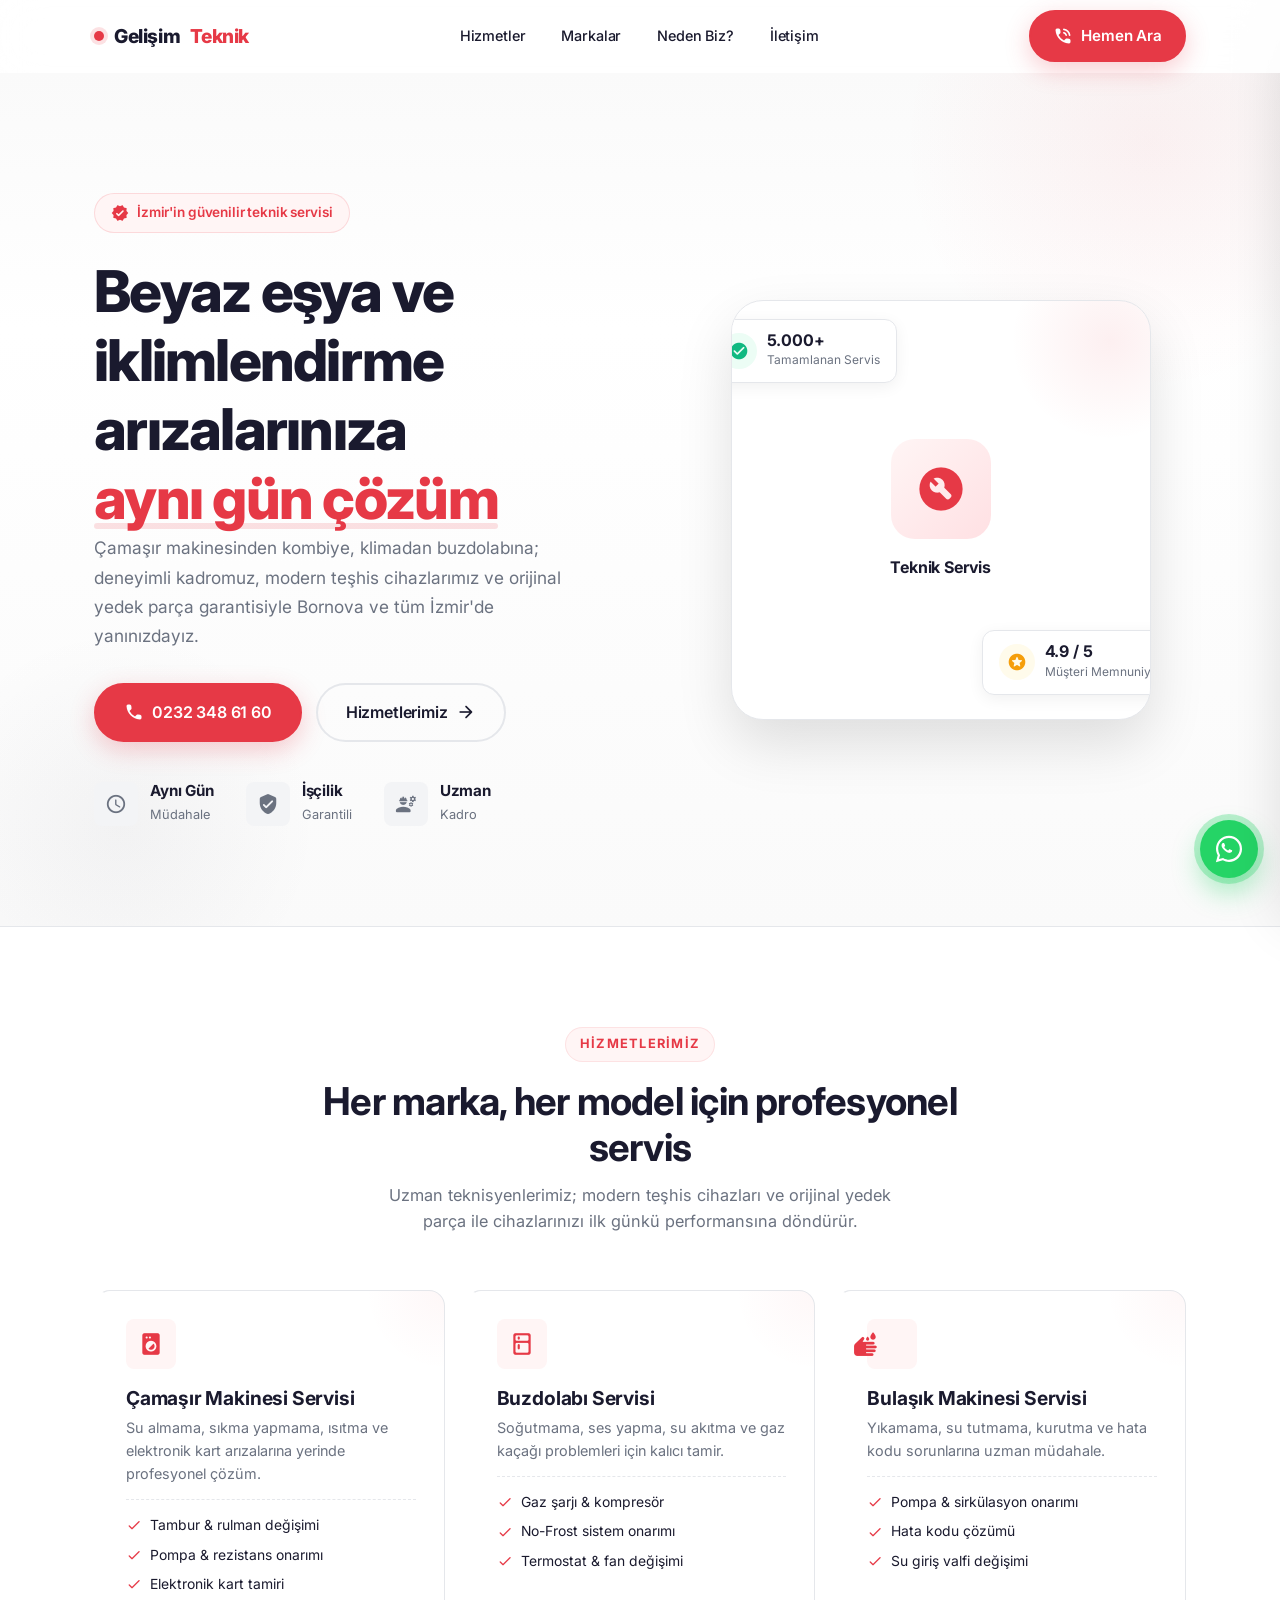
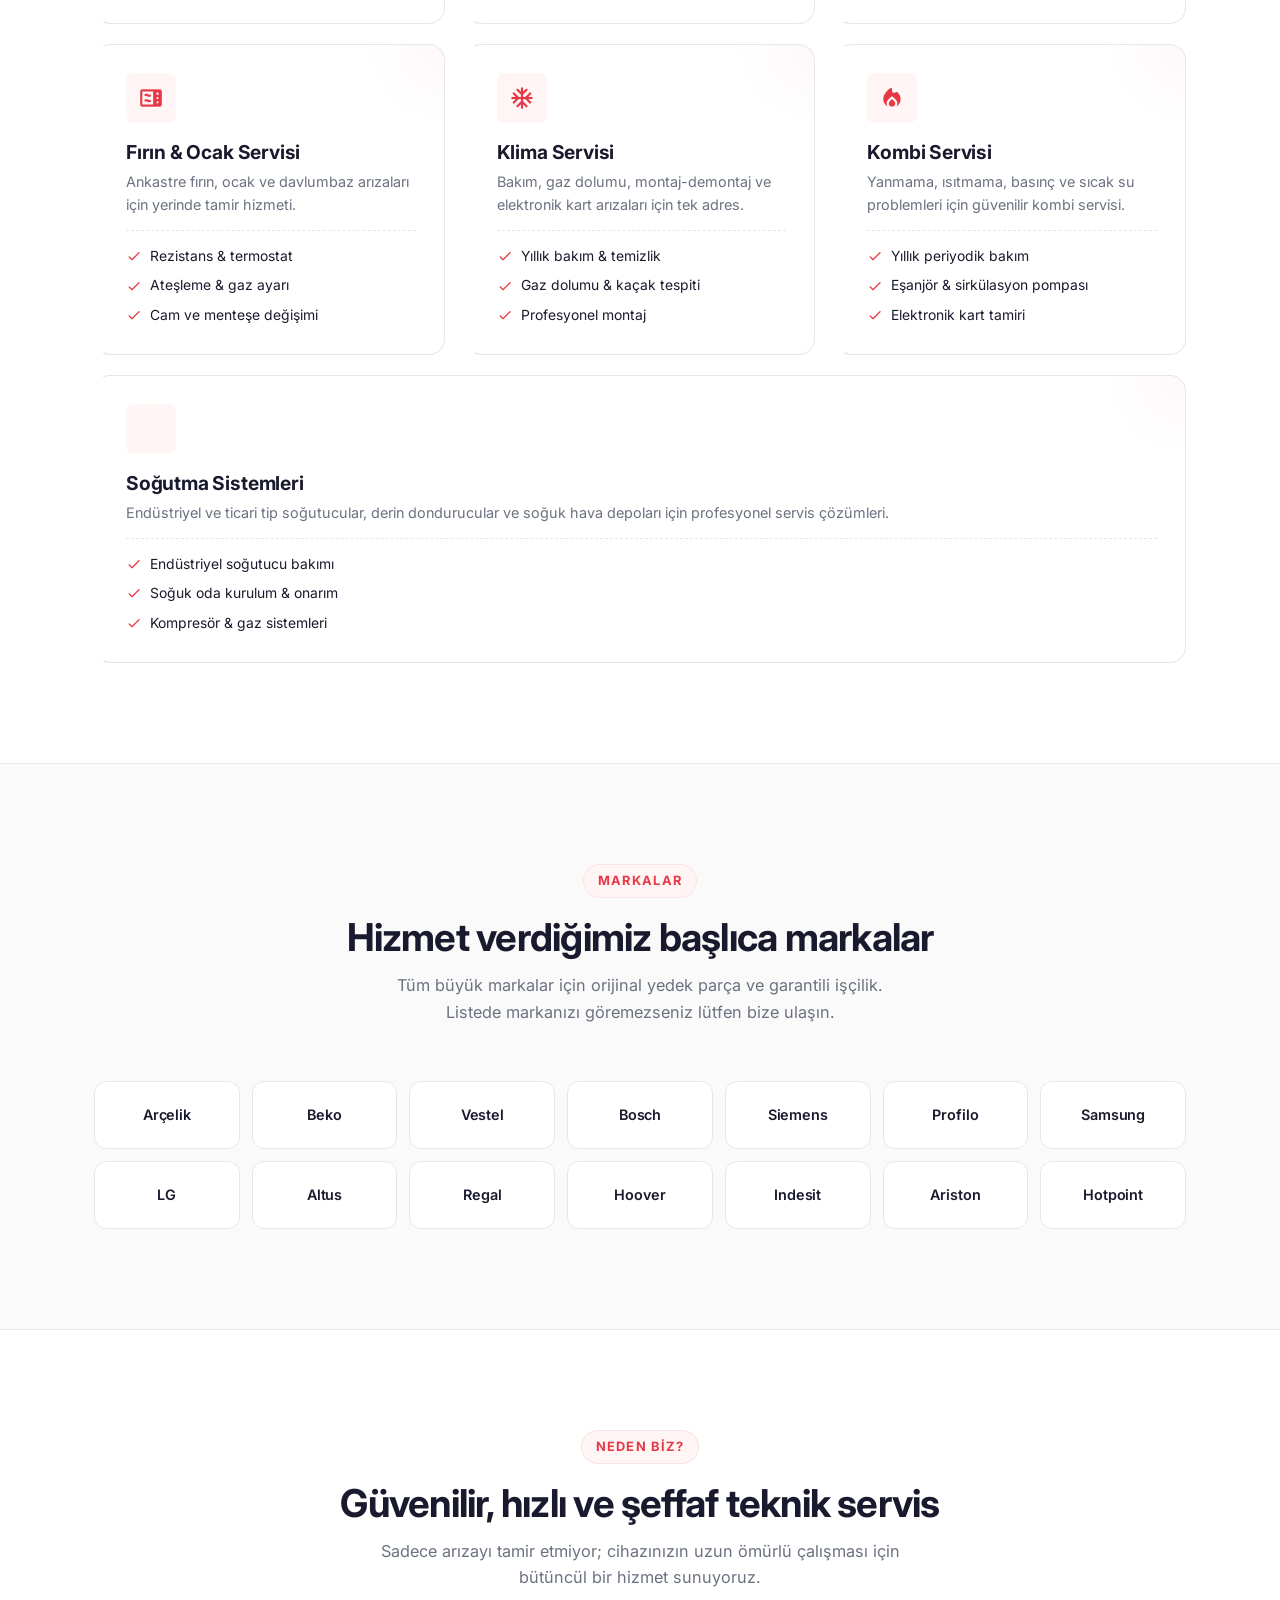
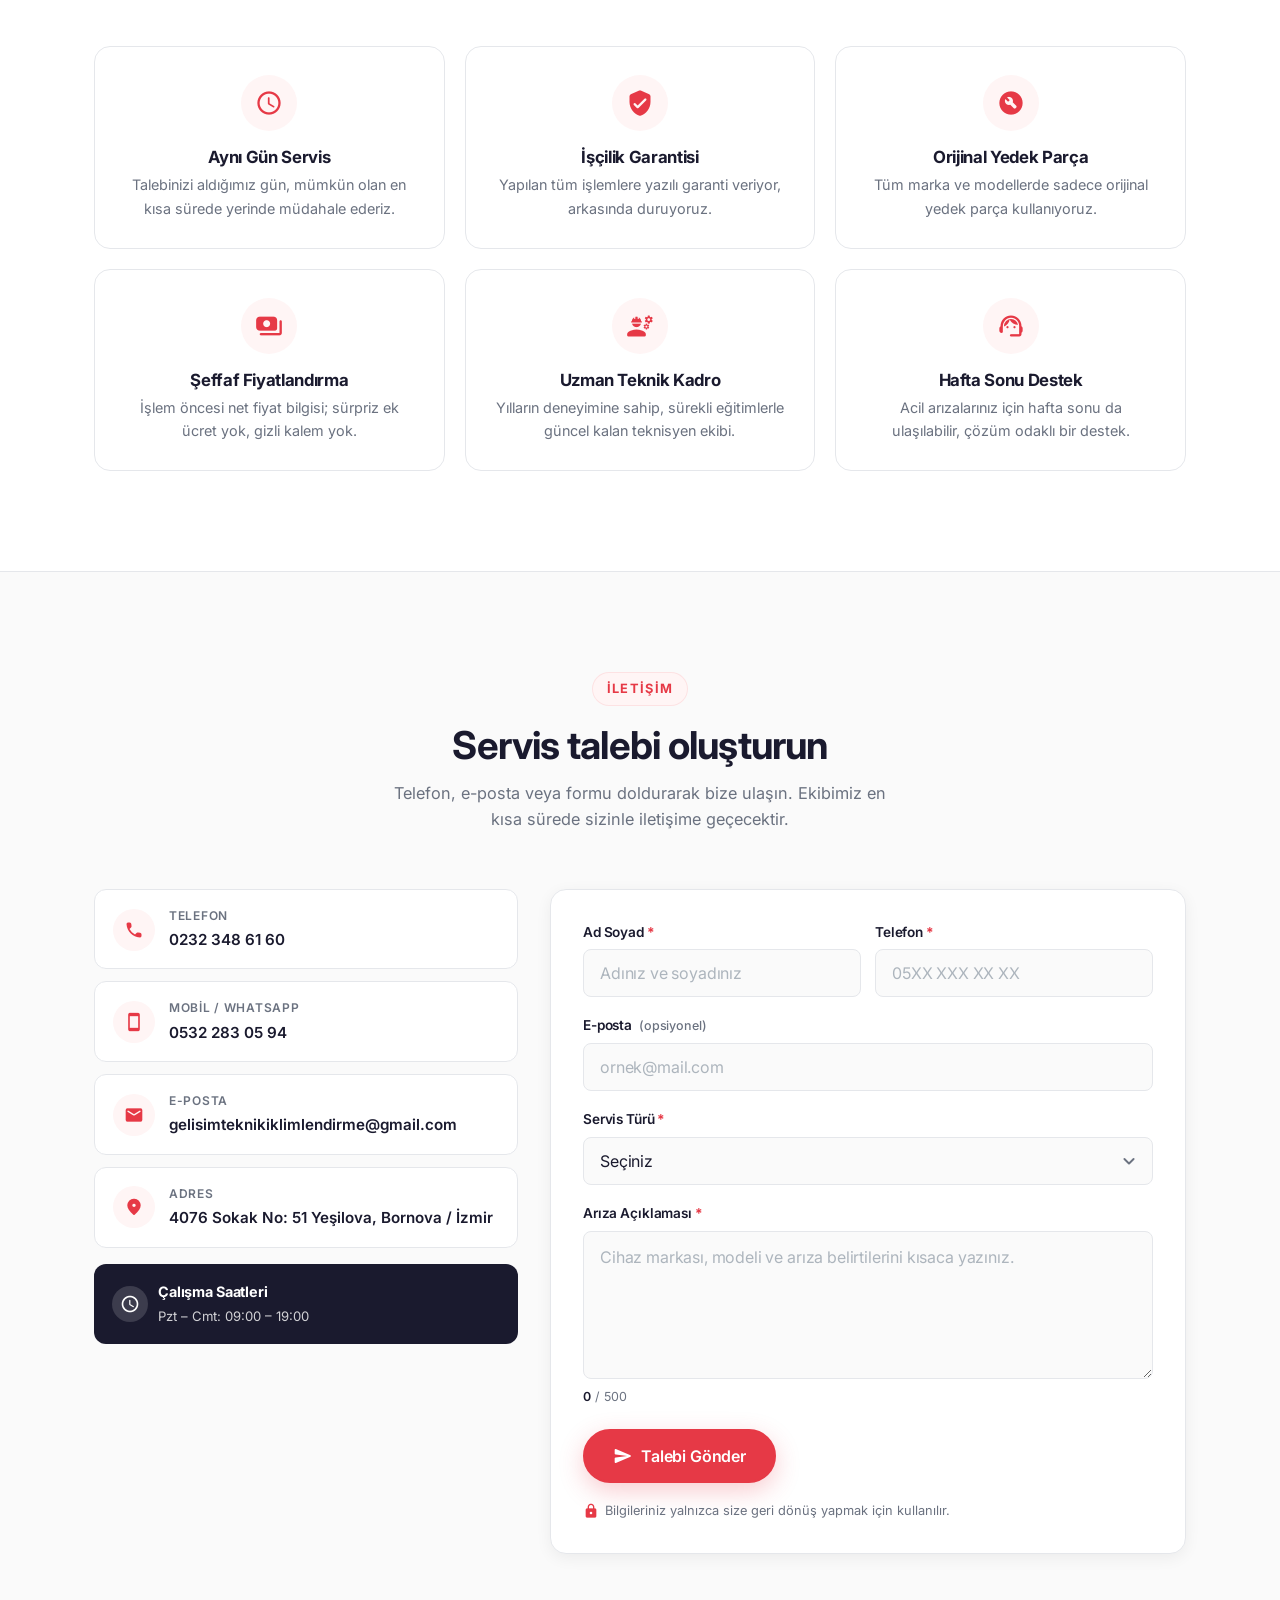
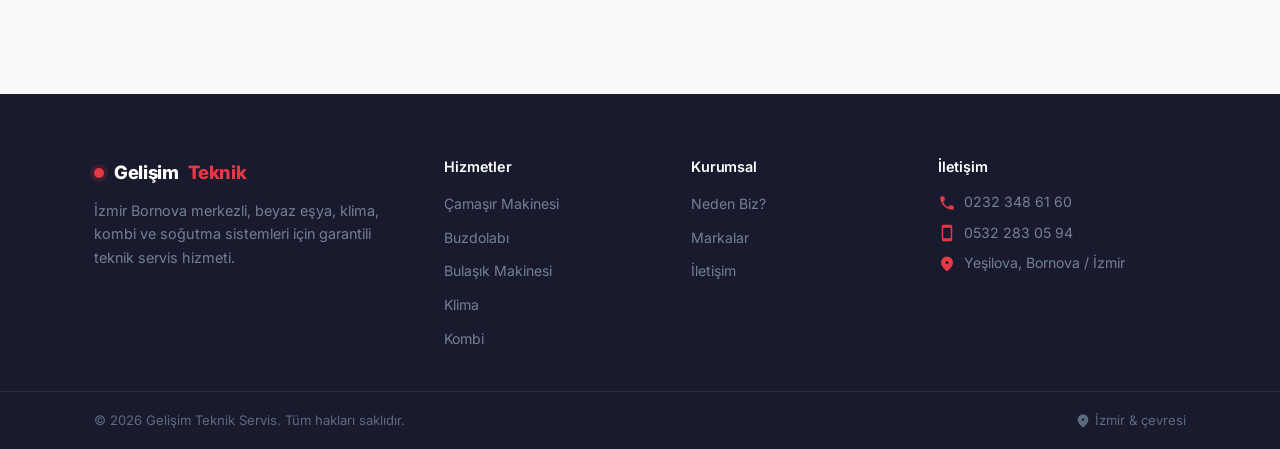
==== index-Second.html @ 3ea60137 "upgrade new page" ====
<!DOCTYPE html>
<html lang="tr">
<head>
    <meta charset="UTF-8" />
    <meta name="viewport" content="width=device-width, initial-scale=1.0" />
    <title>Gelişim Teknik Servis | İzmir Beyaz Eşya, Klima ve Kombi Servisi</title>
    <meta
        name="description"
        content="Gelişim Teknik Servis – İzmir Bornova merkezli, beyaz eşya, klima, kombi ve soğutma sistemleri için garantili, hızlı ve uzman teknik servis hizmeti."
    />

    <!-- Inter Font -->
    <link rel="preconnect" href="https://fonts.googleapis.com" />
    <link rel="preconnect" href="https://fonts.gstatic.com" crossorigin />
    <link
        href="https://fonts.googleapis.com/css2?family=Inter:opsz,wght@14..32,400;14..32,500;14..32,600;14..32,700;14..32,800&display=swap"
        rel="stylesheet"
    />

    <!-- Material Icons Round -->
    <link
        href="https://fonts.googleapis.com/icon?family=Material+Icons+Round"
        rel="stylesheet"
    />

    <!-- AOS -->
    <link href="https://unpkg.com/aos@2.3.1/dist/aos.css" rel="stylesheet" />

    <style>
        :root {
            --primary: #1a1a2e;
            --primary-light: #16213e;
            --accent: #e63946;
            --accent-hover: #c1121f;
            --accent-soft: #fff5f5;
            --secondary: #457b9d;
            --bg: #fafafa;
            --surface: #ffffff;
            --text: #1a1a2e;
            --muted: #6b7280;
            --border: #e5e7eb;
            --border-light: #f3f4f6;
            --shadow-sm: 0 1px 2px rgba(0, 0, 0, 0.04);
            --shadow: 0 4px 16px rgba(0, 0, 0, 0.06);
            --shadow-lg: 0 12px 40px rgba(0, 0, 0, 0.08);
            --shadow-xl: 0 24px 56px rgba(0, 0, 0, 0.12);
            --radius-sm: 8px;
            --radius: 12px;
            --radius-lg: 16px;
            --radius-xl: 24px;
            --radius-2xl: 32px;
            --container: 1140px;
            --transition: 0.25s cubic-bezier(0.4, 0, 0.2, 1);
        }

        *,
        *::before,
        *::after {
            box-sizing: border-box;
            margin: 0;
            padding: 0;
        }

        html {
            scroll-behavior: smooth;
            -webkit-text-size-adjust: 100%;
        }

        body {
            font-family: "Inter", system-ui, -apple-system, Segoe UI, Roboto, sans-serif;
            font-size: 16px;
            line-height: 1.6;
            color: var(--text);
            background: var(--bg);
            -webkit-font-smoothing: antialiased;
            -moz-osx-font-smoothing: grayscale;
            overflow-x: hidden;
        }

        img,
        svg {
            display: block;
            max-width: 100%;
        }

        a {
            color: inherit;
            text-decoration: none;
            transition: color var(--transition);
        }

        ul {
            list-style: none;
        }

        h1,
        h2,
        h3,
        h4,
        h5,
        h6 {
            font-weight: 700;
            color: var(--text);
            letter-spacing: -0.02em;
            line-height: 1.2;
        }

        h1 {
            font-size: clamp(2.2rem, 5vw, 3.6rem);
            font-weight: 800;
            letter-spacing: -0.03em;
        }
        h2 {
            font-size: clamp(1.7rem, 3.2vw, 2.4rem);
            letter-spacing: -0.02em;
        }
        h3 {
            font-size: 1.2rem;
            letter-spacing: -0.01em;
        }
        h4 {
            font-size: 1.05rem;
        }
        p {
            color: var(--muted);
            margin-bottom: 1em;
        }

        .container {
            width: 100%;
            max-width: var(--container);
            margin: 0 auto;
            padding: 0 24px;
        }

        .material-icons-round {
            font-family: "Material Icons Round";
            font-feature-settings: "liga";
            user-select: none;
            display: inline-flex;
            align-items: center;
            justify-content: center;
        }

        /* Buttons */
        .btn {
            display: inline-flex;
            align-items: center;
            gap: 8px;
            padding: 12px 22px;
            border-radius: 999px;
            font-weight: 600;
            font-size: 0.95rem;
            cursor: pointer;
            border: 2px solid transparent;
            transition: all var(--transition);
            white-space: nowrap;
            font-family: inherit;
            letter-spacing: -0.01em;
        }
        .btn .material-icons-round {
            font-size: 20px;
        }
        .btn-lg {
            padding: 15px 28px;
            font-size: 1rem;
        }
        .btn-primary {
            background: var(--accent);
            color: #fff;
            border-color: var(--accent);
            box-shadow: 0 8px 24px rgba(230, 57, 70, 0.25);
        }
        .btn-primary:hover {
            background: var(--accent-hover);
            border-color: var(--accent-hover);
            transform: translateY(-2px);
            box-shadow: 0 14px 32px rgba(230, 57, 70, 0.35);
        }
        .btn-outline {
            background: transparent;
            color: var(--primary);
            border-color: var(--border);
        }
        .btn-outline:hover {
            background: var(--surface);
            border-color: var(--primary);
            transform: translateY(-2px);
            box-shadow: var(--shadow);
        }
        .btn-ghost {
            background: transparent;
            color: var(--primary);
            border-color: transparent;
        }
        .btn-ghost:hover {
            background: var(--border-light);
            border-color: var(--border);
        }

        /* Header */
        .site-header {
            position: sticky;
            top: 0;
            z-index: 100;
            background: rgba(255, 255, 255, 0.85);
            backdrop-filter: blur(20px);
            -webkit-backdrop-filter: blur(20px);
            border-bottom: 1px solid transparent;
            transition: border-color var(--transition), box-shadow var(--transition);
        }
        .site-header.scrolled {
            border-bottom-color: var(--border);
            box-shadow: var(--shadow-sm);
        }
        .header-inner {
            display: flex;
            align-items: center;
            justify-content: space-between;
            height: 72px;
            gap: 24px;
        }
        .logo {
            display: inline-flex;
            align-items: center;
            gap: 10px;
            font-weight: 800;
            font-size: 1.2rem;
            color: var(--primary);
            letter-spacing: -0.02em;
            flex-shrink: 0;
        }
        .logo-dot {
            width: 10px;
            height: 10px;
            border-radius: 50%;
            background: var(--accent);
            display: inline-block;
            box-shadow: 0 0 0 4px rgba(230, 57, 70, 0.15);
            animation: dotPulse 2s ease-in-out infinite;
        }
        @keyframes dotPulse {
            0%,
            100% {
                box-shadow: 0 0 0 4px rgba(230, 57, 70, 0.15);
            }
            50% {
                box-shadow: 0 0 0 10px rgba(230, 57, 70, 0);
            }
        }
        .logo-text-accent {
            color: var(--accent);
        }
        .nav {
            display: flex;
            align-items: center;
            gap: 4px;
        }
        .nav a {
            position: relative;
            padding: 8px 16px;
            font-weight: 500;
            font-size: 0.9rem;
            color: var(--text);
            border-radius: 999px;
            transition: color var(--transition), background var(--transition);
            letter-spacing: -0.01em;
        }
        .nav a:hover {
            color: var(--accent);
            background: var(--accent-soft);
        }
        .header-cta {
            flex-shrink: 0;
        }

        /* Hamburger */
        .hamburger {
            display: none;
            flex-direction: column;
            justify-content: center;
            align-items: center;
            gap: 5px;
            width: 44px;
            height: 44px;
            background: var(--border-light);
            border: 1px solid var(--border);
            border-radius: var(--radius-sm);
            cursor: pointer;
            padding: 0;
            transition: all var(--transition);
            position: relative;
            z-index: 110;
        }
        .hamburger:hover {
            background: var(--surface);
            border-color: var(--accent);
        }
        .hamburger span {
            display: block;
            width: 20px;
            height: 2px;
            background: var(--primary);
            border-radius: 2px;
            transition: all 0.3s ease;
            transform-origin: center;
        }
        .hamburger.is-active span:nth-child(1) {
            transform: translateY(7px) rotate(45deg);
        }
        .hamburger.is-active span:nth-child(2) {
            opacity: 0;
            transform: scaleX(0);
        }
        .hamburger.is-active span:nth-child(3) {
            transform: translateY(-7px) rotate(-45deg);
        }

        /* Mobile Menu */
        .mobile-menu-backdrop {
            position: fixed;
            inset: 0;
            background: rgba(0, 0, 0, 0.5);
            backdrop-filter: blur(4px);
            -webkit-backdrop-filter: blur(4px);
            opacity: 0;
            visibility: hidden;
            z-index: 90;
            transition: opacity 0.3s ease, visibility 0.3s ease;
        }
        .mobile-menu-backdrop.is-open {
            opacity: 1;
            visibility: visible;
        }
        .mobile-menu {
            position: fixed;
            top: 0;
            right: 0;
            width: min(380px, 90vw);
            height: 100vh;
            height: 100dvh;
            background: var(--surface);
            z-index: 95;
            transform: translateX(100%);
            transition: transform 0.35s cubic-bezier(0.4, 0, 0.2, 1);
            display: flex;
            flex-direction: column;
            overflow-y: auto;
            box-shadow: var(--shadow-xl);
            border-radius: var(--radius-2xl) 0 0 var(--radius-2xl);
        }
        .mobile-menu.is-open {
            transform: translateX(0);
        }
        .mobile-menu-head {
            display: flex;
            align-items: center;
            justify-content: space-between;
            padding: 20px 24px;
            border-bottom: 1px solid var(--border);
        }
        .mobile-menu-close {
            width: 40px;
            height: 40px;
            border-radius: 50%;
            border: 1px solid var(--border);
            background: var(--border-light);
            color: var(--primary);
            cursor: pointer;
            display: inline-flex;
            align-items: center;
            justify-content: center;
            transition: all var(--transition);
        }
        .mobile-menu-close:hover {
            background: var(--accent);
            color: #fff;
            border-color: var(--accent);
            transform: rotate(90deg);
        }
        .mobile-menu-close .material-icons-round {
            font-size: 22px;
        }
        .mobile-nav {
            display: flex;
            flex-direction: column;
            padding: 16px;
            gap: 6px;
            flex: 1;
        }
        .mobile-nav-link {
            display: flex;
            align-items: center;
            gap: 14px;
            padding: 14px 16px;
            border-radius: var(--radius);
            color: var(--text);
            font-weight: 600;
            font-size: 1rem;
            transition: all var(--transition);
            letter-spacing: -0.01em;
        }
        .mobile-nav-link .nav-icon {
            width: 42px;
            height: 42px;
            border-radius: var(--radius-sm);
            background: var(--accent-soft);
            color: var(--accent);
            display: inline-flex;
            align-items: center;
            justify-content: center;
            flex-shrink: 0;
            transition: all var(--transition);
        }
        .mobile-nav-link .nav-icon .material-icons-round {
            font-size: 22px;
        }
        .mobile-nav-link span {
            flex: 1;
        }
        .mobile-nav-link .arrow {
            font-size: 20px;
            color: var(--muted);
            transition: transform var(--transition);
        }
        .mobile-nav-link:hover {
            background: var(--accent-soft);
            color: var(--accent);
        }
        .mobile-nav-link:hover .nav-icon {
            background: var(--accent);
            color: #fff;
        }
        .mobile-nav-link:hover .arrow {
            transform: translateX(4px);
            color: var(--accent);
        }
        .mobile-menu-cta {
            padding: 20px 24px;
            display: flex;
            flex-direction: column;
            gap: 10px;
            border-top: 1px solid var(--border);
        }
        .mobile-cta-btn {
            width: 100%;
            justify-content: center;
        }
        .mobile-cta-wa {
            background: #f0fdf4;
            color: #16a34a;
            border-color: #bbf7d0;
        }
        .mobile-cta-wa:hover {
            background: #16a34a;
            color: #fff;
            border-color: #16a34a;
        }
        .mobile-menu-info {
            padding: 12px 24px 28px;
            display: flex;
            flex-direction: column;
            gap: 10px;
        }
        .mobile-info-item {
            display: flex;
            align-items: flex-start;
            gap: 10px;
            font-size: 0.85rem;
            color: var(--muted);
            line-height: 1.45;
        }
        .mobile-info-item .material-icons-round {
            font-size: 18px;
            color: var(--accent);
            flex-shrink: 0;
            margin-top: 1px;
        }

        /* Hero */
        .hero {
            position: relative;
            padding: clamp(60px, 10vw, 120px) 0 clamp(60px, 10vw, 100px);
            overflow: hidden;
            background: linear-gradient(180deg, #fafafa 0%, #fff 30%, #fafafa 100%);
        }
        .hero-accent-top {
            position: absolute;
            top: -180px;
            right: -120px;
            width: 500px;
            height: 500px;
            border-radius: 50%;
            background: radial-gradient(circle, rgba(230, 57, 70, 0.06) 0%, transparent 70%);
            pointer-events: none;
        }
        .hero-accent-bottom {
            position: absolute;
            bottom: -100px;
            left: -80px;
            width: 400px;
            height: 400px;
            border-radius: 50%;
            background: radial-gradient(circle, rgba(26, 26, 46, 0.04) 0%, transparent 70%);
            pointer-events: none;
        }
        .hero-inner {
            display: grid;
            grid-template-columns: 1fr 0.9fr;
            gap: 56px;
            align-items: center;
            position: relative;
            z-index: 1;
        }
        .hero-badge {
            display: inline-flex;
            align-items: center;
            gap: 8px;
            background: var(--accent-soft);
            color: var(--accent);
            padding: 8px 16px;
            border-radius: 999px;
            font-size: 0.85rem;
            font-weight: 600;
            margin-bottom: 24px;
            border: 1px solid rgba(230, 57, 70, 0.15);
            letter-spacing: -0.01em;
        }
        .hero-badge .material-icons-round {
            font-size: 18px;
        }
        .hero h1 .hl {
            position: relative;
            color: var(--accent);
            display: inline-block;
        }
        .hero h1 .hl::after {
            content: "";
            position: absolute;
            bottom: 4px;
            left: 0;
            width: 100%;
            height: 6px;
            background: rgba(230, 57, 70, 0.15);
            border-radius: 3px;
            z-index: -1;
        }
        .hero-desc {
            font-size: 1.08rem;
            color: var(--muted);
            max-width: 500px;
            margin-bottom: 32px;
            line-height: 1.7;
        }
        .hero-cta {
            display: flex;
            gap: 14px;
            flex-wrap: wrap;
            margin-bottom: 40px;
        }
        .hero-meta {
            display: flex;
            gap: 32px;
            flex-wrap: wrap;
        }
        .meta-item {
            display: flex;
            align-items: center;
            gap: 12px;
        }
        .meta-icon {
            width: 44px;
            height: 44px;
            border-radius: var(--radius-sm);
            background: var(--border-light);
            display: inline-flex;
            align-items: center;
            justify-content: center;
            color: var(--accent);
            flex-shrink: 0;
        }
        .meta-icon .material-icons-round {
            font-size: 22px;
        }
        .meta-item strong {
            display: block;
            font-size: 0.95rem;
            color: var(--text);
            line-height: 1.2;
            letter-spacing: -0.01em;
        }
        .meta-item span {
            font-size: 0.8rem;
            color: var(--muted);
        }

        /* Hero Visual */
        .hero-visual {
            position: relative;
            display: flex;
            align-items: center;
            justify-content: center;
        }
        .hero-card-main {
            width: 100%;
            max-width: 420px;
            aspect-ratio: 1 / 1;
            background: var(--surface);
            border: 1px solid var(--border);
            border-radius: var(--radius-2xl);
            box-shadow: var(--shadow-xl);
            display: flex;
            flex-direction: column;
            align-items: center;
            justify-content: center;
            gap: 16px;
            position: relative;
            overflow: hidden;
        }
        .hero-card-main::before {
            content: "";
            position: absolute;
            top: -60px;
            right: -60px;
            width: 200px;
            height: 200px;
            border-radius: 50%;
            background: radial-gradient(circle, rgba(230, 57, 70, 0.08) 0%, transparent 70%);
        }
        .hero-card-icon-bg {
            width: 100px;
            height: 100px;
            border-radius: var(--radius-xl);
            background: linear-gradient(135deg, #fff5f5 0%, #ffe0e3 100%);
            display: flex;
            align-items: center;
            justify-content: center;
            position: relative;
            z-index: 1;
        }
        .hero-card-icon-bg .material-icons-round {
            font-size: 52px !important;
            color: var(--accent);
        }
        .hero-card-label {
            font-weight: 700;
            font-size: 1rem;
            color: var(--primary);
            letter-spacing: -0.01em;
            position: relative;
            z-index: 1;
        }
        .floating-card {
            position: absolute;
            display: flex;
            align-items: center;
            gap: 10px;
            padding: 12px 16px;
            background: var(--surface);
            border: 1px solid var(--border);
            border-radius: var(--radius);
            box-shadow: var(--shadow);
            font-size: 0.82rem;
            z-index: 2;
        }
        .floating-card strong {
            display: block;
            font-size: 1rem;
            font-weight: 700;
            color: var(--text);
            line-height: 1.1;
            letter-spacing: -0.01em;
        }
        .floating-card span {
            color: var(--muted);
            font-size: 0.75rem;
        }
        .floating-dot {
            width: 36px;
            height: 36px;
            border-radius: 50%;
            display: inline-flex;
            align-items: center;
            justify-content: center;
            flex-shrink: 0;
        }
        .floating-dot.green {
            background: #ecfdf5;
            color: #10b981;
        }
        .floating-dot.amber {
            background: #fffbeb;
            color: #f59e0b;
        }
        .floating-dot .material-icons-round {
            font-size: 20px;
        }
        .floating-1 {
            top: 18px;
            left: -28px;
        }
        .floating-2 {
            bottom: 24px;
            right: -32px;
        }

        /* Section */
        .section {
            padding: clamp(60px, 8vw, 100px) 0;
        }
        .section-alt {
            background: #fff;
            border-top: 1px solid var(--border);
            border-bottom: 1px solid var(--border);
        }
        .section-head {
            max-width: 680px;
            margin: 0 auto 56px;
            text-align: center;
        }
        .eyebrow {
            display: inline-block;
            font-size: 0.8rem;
            font-weight: 700;
            letter-spacing: 0.1em;
            text-transform: uppercase;
            color: var(--accent);
            background: var(--accent-soft);
            padding: 6px 14px;
            border-radius: 999px;
            margin-bottom: 16px;
            border: 1px solid rgba(230, 57, 70, 0.1);
        }
        .section-head h2 {
            margin-bottom: 12px;
        }
        .section-head p {
            font-size: 1.02rem;
            max-width: 520px;
            margin: 0 auto;
        }

        /* Services Grid */
        .services-grid {
            display: grid;
            grid-template-columns: repeat(3, 1fr);
            gap: 20px;
        }
        .service-card {
            background: var(--surface);
            border: 1px solid var(--border);
            border-radius: var(--radius-lg);
            padding: 28px;
            transition: all var(--transition);
            position: relative;
            overflow: hidden;
            border-left: 4px solid transparent;
        }
        .service-card:hover {
            transform: translateY(-4px);
            box-shadow: var(--shadow-lg);
            border-color: #e0e0e0;
            border-left-color: var(--accent);
        }
        .service-card::after {
            content: "";
            position: absolute;
            top: 0;
            right: 0;
            width: 80px;
            height: 80px;
            background: radial-gradient(circle at top right, rgba(230, 57, 70, 0.04), transparent 70%);
            border-radius: 0 0 0 80px;
            pointer-events: none;
        }
        .service-icon {
            width: 50px;
            height: 50px;
            border-radius: var(--radius-sm);
            background: var(--accent-soft);
            display: inline-flex;
            align-items: center;
            justify-content: center;
            color: var(--accent);
            margin-bottom: 18px;
            transition: all var(--transition);
        }
        .service-icon .material-icons-round {
            font-size: 26px;
        }
        .service-card:hover .service-icon {
            background: var(--accent);
            color: #fff;
            transform: scale(1.05);
        }
        .service-card h3 {
            color: var(--primary);
            margin-bottom: 6px;
        }
        .service-card p {
            font-size: 0.9rem;
            margin-bottom: 14px;
        }
        .fault-list {
            display: flex;
            flex-direction: column;
            gap: 7px;
            border-top: 1px dashed var(--border);
            padding-top: 14px;
        }
        .fault-list li {
            display: flex;
            align-items: center;
            gap: 8px;
            font-size: 0.87rem;
            color: var(--text);
        }
        .fault-list .material-icons-round {
            font-size: 16px;
            color: var(--accent);
            flex-shrink: 0;
        }
        .service-card-wide {
            grid-column: 1 / -1;
        }

        /* Brands */
        .brands-grid {
            display: grid;
            grid-template-columns: repeat(7, 1fr);
            gap: 12px;
        }
        .brand-chip {
            display: flex;
            align-items: center;
            justify-content: center;
            height: 68px;
            background: var(--surface);
            border: 1px solid var(--border);
            border-radius: var(--radius);
            padding: 0 12px;
            text-align: center;
            font-weight: 600;
            font-size: 0.9rem;
            color: var(--text);
            letter-spacing: -0.01em;
            transition: all var(--transition);
            cursor: default;
        }
        .brand-chip:hover {
            transform: translateY(-3px);
            border-color: var(--accent);
            color: var(--accent);
            box-shadow: var(--shadow);
            background: var(--accent-soft);
        }

        /* Benefits */
        .benefits-grid {
            display: grid;
            grid-template-columns: repeat(3, 1fr);
            gap: 20px;
        }
        .benefit-card {
            background: var(--surface);
            border: 1px solid var(--border);
            border-radius: var(--radius-lg);
            padding: 28px;
            transition: all var(--transition);
            text-align: center;
        }
        .benefit-card:hover {
            transform: translateY(-4px);
            box-shadow: var(--shadow-lg);
            border-color: #e0e0e0;
        }
        .benefit-icon-circle {
            width: 56px;
            height: 56px;
            border-radius: 50%;
            background: var(--accent-soft);
            display: inline-flex;
            align-items: center;
            justify-content: center;
            color: var(--accent);
            margin-bottom: 16px;
            transition: all var(--transition);
        }
        .benefit-icon-circle .material-icons-round {
            font-size: 28px;
        }
        .benefit-card:hover .benefit-icon-circle {
            background: var(--accent);
            color: #fff;
            transform: scale(1.08);
        }
        .benefit-card h4 {
            color: var(--primary);
            margin-bottom: 6px;
        }
        .benefit-card p {
            font-size: 0.9rem;
            margin: 0;
        }

        /* Contact */
        .contact-grid {
            display: grid;
            grid-template-columns: 0.8fr 1.2fr;
            gap: 32px;
            align-items: start;
        }
        .contact-info-cards {
            display: flex;
            flex-direction: column;
            gap: 12px;
        }
        .contact-info-card {
            display: flex;
            align-items: center;
            gap: 14px;
            padding: 16px 18px;
            background: var(--surface);
            border: 1px solid var(--border);
            border-radius: var(--radius);
            transition: all var(--transition);
        }
        .contact-info-card:hover {
            transform: translateX(4px);
            border-color: var(--accent);
            box-shadow: var(--shadow-sm);
        }
        .contact-info-icon {
            width: 42px;
            height: 42px;
            border-radius: 50%;
            background: var(--accent-soft);
            display: inline-flex;
            align-items: center;
            justify-content: center;
            color: var(--accent);
            flex-shrink: 0;
        }
        .contact-info-icon .material-icons-round {
            font-size: 20px;
        }
        .contact-info-label {
            display: block;
            font-size: 0.75rem;
            font-weight: 600;
            color: var(--muted);
            text-transform: uppercase;
            letter-spacing: 0.06em;
            margin-bottom: 2px;
        }
        .contact-info-value {
            font-weight: 600;
            color: var(--primary);
            font-size: 0.95rem;
            word-break: break-word;
        }
        a.contact-info-value:hover {
            color: var(--accent);
        }
        .contact-hours-badge {
            display: flex;
            align-items: center;
            gap: 10px;
            padding: 16px 18px;
            background: var(--primary);
            border-radius: var(--radius);
            color: #fff;
            margin-top: 4px;
        }
        .contact-hours-badge .material-icons-round {
            background: rgba(255, 255, 255, 0.15);
            padding: 8px;
            border-radius: 50%;
            font-size: 20px;
            flex-shrink: 0;
        }
        .contact-hours-badge strong {
            display: block;
            font-size: 0.9rem;
            letter-spacing: -0.01em;
        }
        .contact-hours-badge span {
            font-size: 0.82rem;
            opacity: 0.8;
        }

        /* Form */
        .contact-form {
            background: var(--surface);
            border: 1px solid var(--border);
            border-radius: var(--radius-lg);
            padding: 32px;
            box-shadow: var(--shadow);
            display: flex;
            flex-direction: column;
            gap: 18px;
        }
        .form-row {
            display: grid;
            grid-template-columns: 1fr 1fr;
            gap: 14px;
        }
        .form-group {
            display: flex;
            flex-direction: column;
            gap: 6px;
        }
        .form-group label {
            font-size: 0.85rem;
            font-weight: 600;
            color: var(--text);
            letter-spacing: -0.01em;
        }
        .form-group label .req {
            color: var(--accent);
            font-weight: 700;
        }
        .form-group label .optional {
            font-weight: 500;
            color: var(--muted);
            font-size: 0.78rem;
            margin-left: 4px;
        }
        .form-group input,
        .form-group select,
        .form-group textarea {
            width: 100%;
            padding: 13px 16px;
            font-size: 16px;
            font-family: inherit;
            color: var(--text);
            background: var(--bg);
            border: 1.5px solid var(--border);
            border-radius: var(--radius-sm);
            transition: all var(--transition);
            outline: none;
            letter-spacing: -0.01em;
        }
        .form-group input::placeholder,
        .form-group textarea::placeholder {
            color: #adb5bd;
        }
        .form-group input:focus,
        .form-group select:focus,
        .form-group textarea:focus {
            background: #fff;
            border-color: var(--accent);
            box-shadow: 0 0 0 4px rgba(230, 57, 70, 0.08);
        }
        .form-group textarea {
            resize: vertical;
            min-height: 120px;
            line-height: 1.5;
        }
        .select-wrap {
            position: relative;
        }
        .select-wrap select {
            appearance: none;
            -webkit-appearance: none;
            padding-right: 44px;
            cursor: pointer;
        }
        .select-caret {
            position: absolute;
            right: 12px;
            top: 50%;
            transform: translateY(-50%);
            color: var(--muted);
            pointer-events: none;
        }
        .form-meta {
            display: flex;
            align-items: center;
            justify-content: space-between;
            gap: 12px;
            margin-top: 2px;
        }
        .form-counter {
            font-size: 0.78rem;
            color: var(--muted);
            white-space: nowrap;
        }
        .form-counter span {
            font-weight: 600;
            color: var(--text);
        }
        .form-error {
            display: none;
            align-items: center;
            gap: 6px;
            font-size: 0.8rem;
            color: #c53030;
            font-weight: 500;
            line-height: 1.35;
            animation: errorSlide 0.25s ease-out;
        }
        .form-group.has-error .form-error {
            display: flex;
        }
        .form-error::before {
            content: "error_outline";
            font-family: "Material Icons Round";
            font-size: 16px;
            flex-shrink: 0;
        }
        @keyframes errorSlide {
            from {
                opacity: 0;
                transform: translateY(-4px);
            }
            to {
                opacity: 1;
                transform: translateY(0);
            }
        }
        .form-group.has-error input,
        .form-group.has-error select,
        .form-group.has-error textarea {
            border-color: #e55353;
            background: #fff6f6;
        }
        .form-group.has-error input:focus,
        .form-group.has-error select:focus,
        .form-group.has-error textarea:focus {
            border-color: #e55353;
            box-shadow: 0 0 0 4px rgba(229, 83, 83, 0.1);
        }
        .form-group.has-error label {
            color: #c53030;
        }
        .form-submit {
            align-self: flex-start;
            margin-top: 4px;
        }
        .form-success {
            display: none;
            align-items: center;
            gap: 8px;
            padding: 14px 16px;
            border-radius: var(--radius-sm);
            background: #f0fdf4;
            border: 1px solid #bbf7d0;
            color: #16a34a;
            font-size: 0.9rem;
            font-weight: 600;
            animation: successSlide 0.4s ease-out;
        }
        .form-success.is-visible {
            display: flex;
        }
        .form-success .material-icons-round {
            font-size: 22px;
        }
        @keyframes successSlide {
            from {
                opacity: 0;
                transform: translateY(-8px);
            }
            to {
                opacity: 1;
                transform: translateY(0);
            }
        }
        .form-note {
            display: flex;
            align-items: center;
            gap: 6px;
            font-size: 0.8rem;
            color: var(--muted);
            margin: 0;
        }
        .form-note .material-icons-round {
            font-size: 16px;
            color: var(--accent);
        }

        /* Footer */
        .site-footer {
            background: var(--primary);
            color: #a0aec0;
            margin-top: 40px;
        }
        .footer-inner {
            display: grid;
            grid-template-columns: 1.5fr 1fr 1fr 1.2fr;
            gap: 40px;
            padding: 64px 24px 40px;
        }
        .footer-brand p {
            color: #718096;
            font-size: 0.9rem;
            max-width: 300px;
            margin-top: 12px;
            line-height: 1.6;
        }
        .footer-logo {
            display: inline-flex;
            align-items: center;
            gap: 10px;
            font-weight: 800;
            font-size: 1.15rem;
            color: #fff;
            letter-spacing: -0.02em;
        }
        .footer-logo .logo-dot {
            background: var(--accent);
        }
        .footer-logo .logo-text-accent {
            color: var(--accent);
        }
        .footer-col h5 {
            color: #fff;
            font-size: 0.9rem;
            margin-bottom: 16px;
            letter-spacing: -0.01em;
            font-weight: 600;
        }
        .footer-col ul {
            display: flex;
            flex-direction: column;
            gap: 8px;
        }
        .footer-col a {
            color: #718096;
            font-size: 0.88rem;
            transition: all var(--transition);
            padding-left: 0;
            display: inline-block;
        }
        .footer-col a:hover {
            color: #fff;
            padding-left: 6px;
        }
        .footer-contact li {
            display: flex;
            align-items: center;
            gap: 8px;
            color: #718096;
            font-size: 0.88rem;
        }
        .footer-contact .material-icons-round {
            font-size: 18px;
            color: var(--accent);
        }
        .footer-bottom {
            border-top: 1px solid rgba(255, 255, 255, 0.08);
            padding: 18px 0;
            font-size: 0.82rem;
        }
        .footer-bottom-inner {
            display: flex;
            align-items: center;
            justify-content: space-between;
            color: #5a6c7d;
        }
        .footer-region {
            display: inline-flex;
            align-items: center;
            gap: 4px;
        }
        .footer-region .material-icons-round {
            font-size: 16px;
        }

        /* WhatsApp Float */
        .whatsapp-float {
            position: fixed;
            right: 22px;
            bottom: 22px;
            width: 58px;
            height: 58px;
            border-radius: 50%;
            background: #25d366;
            color: #fff;
            display: inline-flex;
            align-items: center;
            justify-content: center;
            box-shadow: 0 14px 28px rgba(37, 211, 102, 0.4);
            z-index: 80;
            transition: all var(--transition);
        }
        .whatsapp-float::before {
            content: "";
            position: absolute;
            inset: -6px;
            border-radius: 50%;
            background: rgba(37, 211, 102, 0.3);
            z-index: -1;
            animation: pulse 2s ease-out infinite;
        }
        .whatsapp-float:hover {
            transform: scale(1.1);
            box-shadow: 0 20px 36px rgba(37, 211, 102, 0.5);
        }
        @keyframes pulse {
            0% {
                transform: scale(0.9);
                opacity: 0.7;
            }
            70% {
                transform: scale(1.3);
                opacity: 0;
            }
            100% {
                transform: scale(1.3);
                opacity: 0;
            }
        }

        /* Responsive */
        @media (max-width: 1024px) {
            .nav {
                display: none;
            }
            .header-cta {
                display: none;
            }
            .hamburger {
                display: inline-flex;
            }
            .hero-inner {
                grid-template-columns: 1fr;
                gap: 48px;
                text-align: center;
            }
            .hero-desc {
                margin-left: auto;
                margin-right: auto;
            }
            .hero-cta {
                justify-content: center;
            }
            .hero-meta {
                justify-content: center;
            }
            .hero-visual {
                order: -1;
            }
            .hero-card-main {
                max-width: 320px;
                margin: 0 auto;
            }
            .floating-1 {
                left: -10px;
            }
            .floating-2 {
                right: -10px;
            }
            .services-grid {
                grid-template-columns: repeat(2, 1fr);
            }
            .service-card-wide {
                grid-column: auto;
            }
            .benefits-grid {
                grid-template-columns: repeat(2, 1fr);
            }
            .brands-grid {
                grid-template-columns: repeat(4, 1fr);
            }
            .contact-grid {
                grid-template-columns: 1fr;
                gap: 24px;
            }
            .footer-inner {
                grid-template-columns: 1fr 1fr;
                gap: 32px;
            }
        }

        @media (max-width: 640px) {
            .container {
                padding: 0 18px;
            }
            .header-inner {
                height: 64px;
                gap: 10px;
            }
            .hero {
                padding: 48px 0 56px;
            }
            .hero h1 {
                font-size: clamp(1.8rem, 6vw, 2.4rem);
            }
            .hero-cta {
                width: 100%;
                flex-direction: column;
            }
            .hero-cta .btn {
                width: 100%;
                justify-content: center;
            }
            .hero-meta {
                flex-direction: column;
                gap: 12px;
                width: 100%;
            }
            .meta-item {
                background: var(--surface);
                padding: 10px 14px;
                border-radius: var(--radius-sm);
                border: 1px solid var(--border);
            }
            .floating-1 {
                left: 4px;
                top: 8px;
                padding: 8px 12px;
            }
            .floating-2 {
                right: 4px;
                bottom: 8px;
                padding: 8px 12px;
            }
            .floating-card strong {
                font-size: 0.85rem;
            }
            .floating-card span {
                font-size: 0.7rem;
            }
            .services-grid,
            .benefits-grid {
                grid-template-columns: 1fr;
            }
            .brands-grid {
                grid-template-columns: repeat(3, 1fr);
            }
            .brand-chip {
                height: 56px;
                font-size: 0.82rem;
            }
            .form-row {
                grid-template-columns: 1fr;
            }
            .contact-form {
                padding: 22px;
            }
            .form-submit {
                width: 100%;
                justify-content: center;
            }
            .footer-inner {
                grid-template-columns: 1fr;
                padding: 48px 18px 32px;
                gap: 28px;
            }
            .footer-bottom-inner {
                flex-direction: column;
                gap: 6px;
                text-align: center;
            }
            .whatsapp-float {
                width: 50px;
                height: 50px;
                right: 14px;
                bottom: 14px;
            }
        }

        @media (max-width: 380px) {
            .contact-form {
                padding: 18px 14px;
            }
            .brands-grid {
                grid-template-columns: repeat(2, 1fr);
            }
        }

        @media (prefers-reduced-motion: reduce) {
            *,
            *::before,
            *::after {
                animation-duration: 0.01ms !important;
                transition-duration: 0.01ms !important;
            }
            html {
                scroll-behavior: auto;
            }
        }
    </style>
</head>
<body>
    <!-- Header -->
    <header class="site-header" id="siteHeader">
        <div class="container header-inner">
            <a href="#" class="logo" aria-label="Gelişim Teknik Servis">
                <span class="logo-dot"></span>
                Gelişim<span class="logo-text-accent">Teknik</span>
            </a>
            <nav class="nav" aria-label="Ana menü">
                <a href="#hizmetler">Hizmetler</a>
                <a href="#markalar">Markalar</a>
                <a href="#neden-biz">Neden Biz?</a>
                <a href="#iletisim">İletişim</a>
            </nav>
            <a href="tel:02323486160" class="btn btn-primary header-cta">
                <i class="material-icons-round">phone_in_talk</i>
                Hemen Ara
            </a>
            <button
                class="hamburger"
                type="button"
                id="hamburgerBtn"
                aria-label="Menüyü aç"
                aria-controls="mobileMenu"
                aria-expanded="false"
            >
                <span></span><span></span><span></span>
            </button>
        </div>
    </header>

    <!-- Mobile Menu -->
    <div class="mobile-menu-backdrop" id="mobileMenuBackdrop" aria-hidden="true"></div>
    <aside class="mobile-menu" id="mobileMenu" aria-label="Mobil menü" aria-hidden="true">
        <div class="mobile-menu-head">
            <a href="#" class="logo">
                <span class="logo-dot"></span>
                Gelişim<span class="logo-text-accent">Teknik</span>
            </a>
            <button class="mobile-menu-close" type="button" id="mobileMenuClose" aria-label="Menüyü kapat">
                <i class="material-icons-round">close</i>
            </button>
        </div>
        <nav class="mobile-nav" aria-label="Ana menü mobil">
            <a href="#hizmetler" class="mobile-nav-link">
                <span class="nav-icon"><i class="material-icons-round">build</i></span>
                <span>Hizmetler</span>
                <i class="material-icons-round arrow">chevron_right</i>
            </a>
            <a href="#markalar" class="mobile-nav-link">
                <span class="nav-icon"><i class="material-icons-round">verified</i></span>
                <span>Markalar</span>
                <i class="material-icons-round arrow">chevron_right</i>
            </a>
            <a href="#neden-biz" class="mobile-nav-link">
                <span class="nav-icon"><i class="material-icons-round">workspace_premium</i></span>
                <span>Neden Biz?</span>
                <i class="material-icons-round arrow">chevron_right</i>
            </a>
            <a href="#iletisim" class="mobile-nav-link">
                <span class="nav-icon"><i class="material-icons-round">mail</i></span>
                <span>İletişim</span>
                <i class="material-icons-round arrow">chevron_right</i>
            </a>
        </nav>
        <div class="mobile-menu-cta">
            <a href="tel:02323486160" class="btn btn-primary btn-lg mobile-cta-btn">
                <i class="material-icons-round">phone_in_talk</i>
                0232 348 61 60
            </a>
            <a href="https://wa.me/905322830594" target="_blank" rel="noopener" class="btn btn-outline btn-lg mobile-cta-btn mobile-cta-wa">
                <i class="material-icons-round">chat</i>
                WhatsApp ile Yaz
            </a>
        </div>
        <div class="mobile-menu-info">
            <div class="mobile-info-item">
                <i class="material-icons-round">place</i>
                <span>4076 Sokak No:51 Yeşilova, Bornova / İzmir</span>
            </div>
            <div class="mobile-info-item">
                <i class="material-icons-round">schedule</i>
                <span>Pzt – Cmt: 09:00 – 19:00</span>
            </div>
        </div>
    </aside>

    <!-- Hero -->
    <section class="hero">
        <div class="hero-accent-top" aria-hidden="true"></div>
        <div class="hero-accent-bottom" aria-hidden="true"></div>
        <div class="container hero-inner">
            <div class="hero-content" data-aos="fade-up" data-aos-duration="800">
                <span class="hero-badge">
                    <i class="material-icons-round">verified</i>
                    İzmir'in güvenilir teknik servisi
                </span>
                <h1>
                    Beyaz eşya ve iklimlendirme arızalarınıza
                    <span class="hl">aynı gün çözüm</span>
                </h1>
                <p class="hero-desc">
                    Çamaşır makinesinden kombiye, klimadan buzdolabına;
                    deneyimli kadromuz, modern teşhis cihazlarımız ve orijinal
                    yedek parça garantisiyle Bornova ve tüm İzmir'de yanınızdayız.
                </p>
                <div class="hero-cta">
                    <a href="tel:02323486160" class="btn btn-primary btn-lg">
                        <i class="material-icons-round">phone</i>
                        0232 348 61 60
                    </a>
                    <a href="#hizmetler" class="btn btn-outline btn-lg">
                        Hizmetlerimiz
                        <i class="material-icons-round">arrow_forward</i>
                    </a>
                </div>
                <div class="hero-meta">
                    <div class="meta-item">
                        <span class="meta-icon"><i class="material-icons-round">schedule</i></span>
                        <div>
                            <strong>Aynı Gün</strong>
                            <span>Müdahale</span>
                        </div>
                    </div>
                    <div class="meta-item">
                        <span class="meta-icon"><i class="material-icons-round">verified_user</i></span>
                        <div>
                            <strong>İşçilik</strong>
                            <span>Garantili</span>
                        </div>
                    </div>
                    <div class="meta-item">
                        <span class="meta-icon"><i class="material-icons-round">engineering</i></span>
                        <div>
                            <strong>Uzman</strong>
                            <span>Kadro</span>
                        </div>
                    </div>
                </div>
            </div>
            <div class="hero-visual" data-aos="fade-up" data-aos-duration="900" data-aos-delay="100">
                <div class="hero-card-main">
                    <div class="hero-card-icon-bg">
                        <i class="material-icons-round">build_circle</i>
                    </div>
                    <span class="hero-card-label">Teknik Servis</span>
                    <div class="floating-card floating-1">
                        <span class="floating-dot green"><i class="material-icons-round">check_circle</i></span>
                        <div>
                            <strong>5.000+</strong>
                            <span>Tamamlanan Servis</span>
                        </div>
                    </div>
                    <div class="floating-card floating-2">
                        <span class="floating-dot amber"><i class="material-icons-round">stars</i></span>
                        <div>
                            <strong>4.9 / 5</strong>
                            <span>Müşteri Memnuniyeti</span>
                        </div>
                    </div>
                </div>
            </div>
        </div>
    </section>

    <!-- Hizmetler -->
    <section class="section section-alt" id="hizmetler">
        <div class="container">
            <div class="section-head" data-aos="fade-up">
                <span class="eyebrow">Hizmetlerimiz</span>
                <h2>Her marka, her model için profesyonel servis</h2>
                <p>Uzman teknisyenlerimiz; modern teşhis cihazları ve orijinal yedek parça ile cihazlarınızı ilk günkü performansına döndürür.</p>
            </div>
            <div class="services-grid">
                <article class="service-card" data-aos="fade-up" data-aos-delay="0">
                    <div class="service-icon"><i class="material-icons-round">local_laundry_service</i></div>
                    <h3>Çamaşır Makinesi Servisi</h3>
                    <p>Su almama, sıkma yapmama, ısıtma ve elektronik kart arızalarına yerinde profesyonel çözüm.</p>
                    <ul class="fault-list">
                        <li><i class="material-icons-round">check</i>Tambur & rulman değişimi</li>
                        <li><i class="material-icons-round">check</i>Pompa & rezistans onarımı</li>
                        <li><i class="material-icons-round">check</i>Elektronik kart tamiri</li>
                    </ul>
                </article>
                <article class="service-card" data-aos="fade-up" data-aos-delay="60">
                    <div class="service-icon"><i class="material-icons-round">kitchen</i></div>
                    <h3>Buzdolabı Servisi</h3>
                    <p>Soğutmama, ses yapma, su akıtma ve gaz kaçağı problemleri için kalıcı tamir.</p>
                    <ul class="fault-list">
                        <li><i class="material-icons-round">check</i>Gaz şarjı & kompresör</li>
                        <li><i class="material-icons-round">check</i>No-Frost sistem onarımı</li>
                        <li><i class="material-icons-round">check</i>Termostat & fan değişimi</li>
                    </ul>
                </article>
                <article class="service-card" data-aos="fade-up" data-aos-delay="120">
                    <div class="service-icon"><i class="material-icons-round">dishwasher_gen</i></div>
                    <h3>Bulaşık Makinesi Servisi</h3>
                    <p>Yıkamama, su tutmama, kurutma ve hata kodu sorunlarına uzman müdahale.</p>
                    <ul class="fault-list">
                        <li><i class="material-icons-round">check</i>Pompa & sirkülasyon onarımı</li>
                        <li><i class="material-icons-round">check</i>Hata kodu çözümü</li>
                        <li><i class="material-icons-round">check</i>Su giriş valfi değişimi</li>
                    </ul>
                </article>
                <article class="service-card" data-aos="fade-up" data-aos-delay="0">
                    <div class="service-icon"><i class="material-icons-round">microwave</i></div>
                    <h3>Fırın & Ocak Servisi</h3>
                    <p>Ankastre fırın, ocak ve davlumbaz arızaları için yerinde tamir hizmeti.</p>
                    <ul class="fault-list">
                        <li><i class="material-icons-round">check</i>Rezistans & termostat</li>
                        <li><i class="material-icons-round">check</i>Ateşleme & gaz ayarı</li>
                        <li><i class="material-icons-round">check</i>Cam ve menteşe değişimi</li>
                    </ul>
                </article>
                <article class="service-card" data-aos="fade-up" data-aos-delay="60">
                    <div class="service-icon"><i class="material-icons-round">ac_unit</i></div>
                    <h3>Klima Servisi</h3>
                    <p>Bakım, gaz dolumu, montaj-demontaj ve elektronik kart arızaları için tek adres.</p>
                    <ul class="fault-list">
                        <li><i class="material-icons-round">check</i>Yıllık bakım & temizlik</li>
                        <li><i class="material-icons-round">check</i>Gaz dolumu & kaçak tespiti</li>
                        <li><i class="material-icons-round">check</i>Profesyonel montaj</li>
                    </ul>
                </article>
                <article class="service-card" data-aos="fade-up" data-aos-delay="120">
                    <div class="service-icon"><i class="material-icons-round">local_fire_department</i></div>
                    <h3>Kombi Servisi</h3>
                    <p>Yanmama, ısıtmama, basınç ve sıcak su problemleri için güvenilir kombi servisi.</p>
                    <ul class="fault-list">
                        <li><i class="material-icons-round">check</i>Yıllık periyodik bakım</li>
                        <li><i class="material-icons-round">check</i>Eşanjör & sirkülasyon pompası</li>
                        <li><i class="material-icons-round">check</i>Elektronik kart tamiri</li>
                    </ul>
                </article>
                <article class="service-card service-card-wide" data-aos="fade-up" data-aos-delay="0">
                    <div class="service-icon"><i class="material-icons-round">mode_cool</i></div>
                    <h3>Soğutma Sistemleri</h3>
                    <p>Endüstriyel ve ticari tip soğutucular, derin dondurucular ve soğuk hava depoları için profesyonel servis çözümleri.</p>
                    <ul class="fault-list">
                        <li><i class="material-icons-round">check</i>Endüstriyel soğutucu bakımı</li>
                        <li><i class="material-icons-round">check</i>Soğuk oda kurulum & onarım</li>
                        <li><i class="material-icons-round">check</i>Kompresör & gaz sistemleri</li>
                    </ul>
                </article>
            </div>
        </div>
    </section>

    <!-- Markalar -->
    <section class="section" id="markalar">
        <div class="container">
            <div class="section-head" data-aos="fade-up">
                <span class="eyebrow">Markalar</span>
                <h2>Hizmet verdiğimiz başlıca markalar</h2>
                <p>Tüm büyük markalar için orijinal yedek parça ve garantili işçilik. Listede markanızı göremezseniz lütfen bize ulaşın.</p>
            </div>
            <div class="brands-grid" data-aos="fade-up">
                <div class="brand-chip"><span>Arçelik</span></div>
                <div class="brand-chip"><span>Beko</span></div>
                <div class="brand-chip"><span>Vestel</span></div>
                <div class="brand-chip"><span>Bosch</span></div>
                <div class="brand-chip"><span>Siemens</span></div>
                <div class="brand-chip"><span>Profilo</span></div>
                <div class="brand-chip"><span>Samsung</span></div>
                <div class="brand-chip"><span>LG</span></div>
                <div class="brand-chip"><span>Altus</span></div>
                <div class="brand-chip"><span>Regal</span></div>
                <div class="brand-chip"><span>Hoover</span></div>
                <div class="brand-chip"><span>Indesit</span></div>
                <div class="brand-chip"><span>Ariston</span></div>
                <div class="brand-chip"><span>Hotpoint</span></div>
            </div>
        </div>
    </section>

    <!-- Neden Biz -->
    <section class="section section-alt" id="neden-biz">
        <div class="container">
            <div class="section-head" data-aos="fade-up">
                <span class="eyebrow">Neden Biz?</span>
                <h2>Güvenilir, hızlı ve şeffaf teknik servis</h2>
                <p>Sadece arızayı tamir etmiyor; cihazınızın uzun ömürlü çalışması için bütüncül bir hizmet sunuyoruz.</p>
            </div>
            <div class="benefits-grid">
                <div class="benefit-card" data-aos="fade-up" data-aos-delay="0">
                    <span class="benefit-icon-circle"><i class="material-icons-round">schedule</i></span>
                    <h4>Aynı Gün Servis</h4>
                    <p>Talebinizi aldığımız gün, mümkün olan en kısa sürede yerinde müdahale ederiz.</p>
                </div>
                <div class="benefit-card" data-aos="fade-up" data-aos-delay="60">
                    <span class="benefit-icon-circle"><i class="material-icons-round">verified_user</i></span>
                    <h4>İşçilik Garantisi</h4>
                    <p>Yapılan tüm işlemlere yazılı garanti veriyor, arkasında duruyoruz.</p>
                </div>
                <div class="benefit-card" data-aos="fade-up" data-aos-delay="120">
                    <span class="benefit-icon-circle"><i class="material-icons-round">build_circle</i></span>
                    <h4>Orijinal Yedek Parça</h4>
                    <p>Tüm marka ve modellerde sadece orijinal yedek parça kullanıyoruz.</p>
                </div>
                <div class="benefit-card" data-aos="fade-up" data-aos-delay="0">
                    <span class="benefit-icon-circle"><i class="material-icons-round">payments</i></span>
                    <h4>Şeffaf Fiyatlandırma</h4>
                    <p>İşlem öncesi net fiyat bilgisi; sürpriz ek ücret yok, gizli kalem yok.</p>
                </div>
                <div class="benefit-card" data-aos="fade-up" data-aos-delay="60">
                    <span class="benefit-icon-circle"><i class="material-icons-round">engineering</i></span>
                    <h4>Uzman Teknik Kadro</h4>
                    <p>Yılların deneyimine sahip, sürekli eğitimlerle güncel kalan teknisyen ekibi.</p>
                </div>
                <div class="benefit-card" data-aos="fade-up" data-aos-delay="120">
                    <span class="benefit-icon-circle"><i class="material-icons-round">support_agent</i></span>
                    <h4>Hafta Sonu Destek</h4>
                    <p>Acil arızalarınız için hafta sonu da ulaşılabilir, çözüm odaklı bir destek.</p>
                </div>
            </div>
        </div>
    </section>

    <!-- İletişim -->
    <section class="section" id="iletisim">
        <div class="container">
            <div class="section-head" data-aos="fade-up">
                <span class="eyebrow">İletişim</span>
                <h2>Servis talebi oluşturun</h2>
                <p>Telefon, e-posta veya formu doldurarak bize ulaşın. Ekibimiz en kısa sürede sizinle iletişime geçecektir.</p>
            </div>
            <div class="contact-grid">
                <aside class="contact-info-cards" data-aos="fade-up" data-aos-delay="0">
                    <div class="contact-info-card">
                        <span class="contact-info-icon"><i class="material-icons-round">phone</i></span>
                        <div>
                            <span class="contact-info-label">Telefon</span>
                            <a href="tel:02323486160" class="contact-info-value">0232 348 61 60</a>
                        </div>
                    </div>
                    <div class="contact-info-card">
                        <span class="contact-info-icon"><i class="material-icons-round">smartphone</i></span>
                        <div>
                            <span class="contact-info-label">Mobil / WhatsApp</span>
                            <a href="tel:05322830594" class="contact-info-value">0532 283 05 94</a>
                        </div>
                    </div>
                    <div class="contact-info-card">
                        <span class="contact-info-icon"><i class="material-icons-round">mail</i></span>
                        <div>
                            <span class="contact-info-label">E-posta</span>
                            <a href="mailto:gelisimteknikiklimlendirme@gmail.com" class="contact-info-value">gelisimteknikiklimlendirme@gmail.com</a>
                        </div>
                    </div>
                    <div class="contact-info-card">
                        <span class="contact-info-icon"><i class="material-icons-round">location_on</i></span>
                        <div>
                            <span class="contact-info-label">Adres</span>
                            <span class="contact-info-value">4076 Sokak No: 51 Yeşilova, Bornova / İzmir</span>
                        </div>
                    </div>
                    <div class="contact-hours-badge">
                        <i class="material-icons-round">schedule</i>
                        <div>
                            <strong>Çalışma Saatleri</strong>
                            <span>Pzt – Cmt: 09:00 – 19:00</span>
                        </div>
                    </div>
                </aside>
                <form class="contact-form" id="contactForm" data-aos="fade-up" data-aos-delay="100" novalidate>
                    <div class="form-row">
                        <div class="form-group">
                            <label for="name">Ad Soyad <span class="req">*</span></label>
                            <input type="text" id="name" name="name" placeholder="Adınız ve soyadınız" autocomplete="name" minlength="3" maxlength="60" pattern="[A-Za-zÇĞİıÖŞÜçğıöşü\s'\-]{3,60}" oninput="this.value=this.value.replace(/[^A-Za-zÇĞİıÖŞÜçğıöşü\s'\-]/g,'')" required data-error-required="Ad soyad alanı boş bırakılamaz." data-error-minlength="Ad soyad en az 3 karakter olmalıdır." data-error-pattern="Lütfen geçerli bir ad soyad giriniz." />
                            <span class="form-error" data-error-for="name"></span>
                        </div>
                        <div class="form-group">
                            <label for="phone">Telefon <span class="req">*</span></label>
                            <input type="tel" id="phone" name="phone" placeholder="05XX XXX XX XX" autocomplete="tel" inputmode="numeric" maxlength="11" minlength="10" pattern="0[0-9]{9,10}" oninput="this.value=this.value.replace(/\D/g,'').slice(0,11)" onkeydown="if(['e','E','+','-','.',',',' '].includes(event.key))event.preventDefault()" required data-error-required="Telefon numarası boş bırakılamaz." data-error-minlength="Telefon numarası en az 10 haneli olmalıdır." data-error-pattern="Geçerli bir telefon numarası giriniz." />
                            <span class="form-error" data-error-for="phone"></span>
                        </div>
                    </div>
                    <div class="form-group">
                        <label for="email">E-posta <span class="optional">(opsiyonel)</span></label>
                        <input type="email" id="email" name="email" placeholder="ornek@mail.com" autocomplete="email" inputmode="email" maxlength="80" data-error-typemismatch="Geçerli bir e-posta adresi giriniz." data-error-pattern="Geçerli bir e-posta adresi giriniz." />
                        <span class="form-error" data-error-for="email"></span>
                    </div>
                    <div class="form-group">
                        <label for="service">Servis Türü <span class="req">*</span></label>
                        <div class="select-wrap">
                            <select id="service" name="service" required data-error-required="Lütfen bir servis türü seçiniz.">
                                <option value="">Seçiniz</option>
                                <option>Çamaşır Makinesi</option>
                                <option>Buzdolabı</option>
                                <option>Bulaşık Makinesi</option>
                                <option>Fırın & Ocak</option>
                                <option>Klima</option>
                                <option>Kombi</option>
                                <option>Soğutma Sistemleri</option>
                            </select>
                            <i class="material-icons-round select-caret">expand_more</i>
                        </div>
                        <span class="form-error" data-error-for="service"></span>
                    </div>
                    <div class="form-group">
                        <label for="message">Arıza Açıklaması <span class="req">*</span></label>
                        <textarea id="message" name="message" rows="5" maxlength="500" minlength="10" placeholder="Cihaz markası, modeli ve arıza belirtilerini kısaca yazınız." required data-error-required="Lütfen arıza açıklamasını giriniz." data-error-minlength="Açıklama en az 10 karakter olmalıdır."></textarea>
                        <div class="form-meta">
                            <span class="form-error" data-error-for="message"></span>
                            <span class="form-counter"><span id="msgCount">0</span> / 500</span>
                        </div>
                    </div>
                    <button type="submit" class="btn btn-primary btn-lg form-submit">
                        <i class="material-icons-round">send</i>
                        Talebi Gönder
                    </button>
                    <p class="form-success" id="formSuccess">
                        <i class="material-icons-round">check_circle</i>
                        Talebiniz alındı. En kısa sürede sizinle iletişime geçeceğiz.
                    </p>
                    <p class="form-note">
                        <i class="material-icons-round">lock</i>
                        Bilgileriniz yalnızca size geri dönüş yapmak için kullanılır.
                    </p>
                </form>
            </div>
        </div>
    </section>

    <!-- Footer -->
    <footer class="site-footer">
        <div class="container footer-inner">
            <div class="footer-brand">
                <a href="#" class="footer-logo">
                    <span class="logo-dot"></span>
                    Gelişim<span class="logo-text-accent">Teknik</span>
                </a>
                <p>İzmir Bornova merkezli, beyaz eşya, klima, kombi ve soğutma sistemleri için garantili teknik servis hizmeti.</p>
            </div>
            <div class="footer-col">
                <h5>Hizmetler</h5>
                <ul>
                    <li><a href="#hizmetler">Çamaşır Makinesi</a></li>
                    <li><a href="#hizmetler">Buzdolabı</a></li>
                    <li><a href="#hizmetler">Bulaşık Makinesi</a></li>
                    <li><a href="#hizmetler">Klima</a></li>
                    <li><a href="#hizmetler">Kombi</a></li>
                </ul>
            </div>
            <div class="footer-col">
                <h5>Kurumsal</h5>
                <ul>
                    <li><a href="#neden-biz">Neden Biz?</a></li>
                    <li><a href="#markalar">Markalar</a></li>
                    <li><a href="#iletisim">İletişim</a></li>
                </ul>
            </div>
            <div class="footer-col">
                <h5>İletişim</h5>
                <ul class="footer-contact">
                    <li><i class="material-icons-round">phone</i> 0232 348 61 60</li>
                    <li><i class="material-icons-round">smartphone</i> 0532 283 05 94</li>
                    <li><i class="material-icons-round">place</i> Yeşilova, Bornova / İzmir</li>
                </ul>
            </div>
        </div>
        <div class="footer-bottom">
            <div class="container footer-bottom-inner">
                <span>© 2026 Gelişim Teknik Servis. Tüm hakları saklıdır.</span>
                <span class="footer-region"><i class="material-icons-round">place</i> İzmir & çevresi</span>
            </div>
        </div>
    </footer>

    <!-- WhatsApp Float -->
    <a href="https://wa.me/905322830594" target="_blank" rel="noopener" class="whatsapp-float" aria-label="WhatsApp ile iletişime geç">
        <svg viewBox="0 0 32 32" width="28" height="28" aria-hidden="true">
            <path fill="currentColor" d="M19.11 17.21c-.3-.15-1.78-.88-2.06-.98-.28-.1-.48-.15-.68.15-.2.3-.78.98-.96 1.18-.18.2-.35.22-.65.07-.3-.15-1.27-.47-2.42-1.5-.9-.8-1.5-1.78-1.67-2.08-.18-.3-.02-.46.13-.61.13-.13.3-.35.45-.52.15-.18.2-.3.3-.5.1-.2.05-.37-.02-.52-.07-.15-.68-1.62-.92-2.22-.24-.6-.5-.5-.68-.5h-.58c-.2 0-.52.07-.8.37-.27.3-1.05 1.02-1.05 2.5 0 1.47 1.07 2.9 1.22 3.1.15.2 2.1 3.2 5.1 4.48.71.3 1.27.49 1.7.62.71.23 1.36.2 1.87.12.57-.08 1.78-.72 2.03-1.42.25-.7.25-1.3.18-1.43-.08-.13-.28-.2-.58-.35z"/>
            <path fill="currentColor" d="M26.65 5.34A14.86 14.86 0 0 0 16.02.93C7.83.93 1.16 7.6 1.16 15.79c0 2.62.69 5.18 2 7.43L1 31.07l7.99-2.1a14.84 14.84 0 0 0 7.04 1.79h.01c8.19 0 14.86-6.66 14.86-14.86a14.78 14.78 0 0 0-4.25-10.56zM16.04 28.27h-.01c-2.22 0-4.4-.6-6.3-1.72l-.45-.27-4.74 1.24 1.27-4.62-.3-.47a12.32 12.32 0 0 1-1.9-6.64c0-6.81 5.55-12.36 12.37-12.36 3.3 0 6.4 1.29 8.74 3.62a12.27 12.27 0 0 1 3.62 8.75c0 6.81-5.55 12.37-12.3 12.37z"/>
        </svg>
    </a>

    <!-- AOS -->
    <script src="https://unpkg.com/aos@2.3.1/dist/aos.js"></script>
    <script>
        AOS.init({ once: true, duration: 700, easing: "ease-out-cubic", offset: 60 });

        // Header scroll effect
        (function () {
            const header = document.getElementById("siteHeader");
            window.addEventListener("scroll", function () {
                if (window.scrollY > 10) {
                    header.classList.add("scrolled");
                } else {
                    header.classList.remove("scrolled");
                }
            });
        })();

        // Mobile Menu
        (function () {
            const btn = document.getElementById("hamburgerBtn");
            const menu = document.getElementById("mobileMenu");
            const backdrop = document.getElementById("mobileMenuBackdrop");
            const closeBtn = document.getElementById("mobileMenuClose");
            const links = menu.querySelectorAll("a");

            function openMenu() {
                menu.classList.add("is-open");
                backdrop.classList.add("is-open");
                btn.classList.add("is-active");
                btn.setAttribute("aria-expanded", "true");
                menu.setAttribute("aria-hidden", "false");
                document.body.style.overflow = "hidden";
            }
            function closeMenu() {
                menu.classList.remove("is-open");
                backdrop.classList.remove("is-open");
                btn.classList.remove("is-active");
                btn.setAttribute("aria-expanded", "false");
                menu.setAttribute("aria-hidden", "true");
                document.body.style.overflow = "";
            }
            btn.addEventListener("click", function () {
                if (menu.classList.contains("is-open")) closeMenu();
                else openMenu();
            });
            closeBtn.addEventListener("click", closeMenu);
            backdrop.addEventListener("click", closeMenu);
            links.forEach((a) => a.addEventListener("click", closeMenu));
            document.addEventListener("keydown", function (e) {
                if (e.key === "Escape" && menu.classList.contains("is-open")) closeMenu();
            });
        })();

        // Form Validation
        (function () {
            const form = document.getElementById("contactForm");
            if (!form) return;
            const fields = form.querySelectorAll("input, select, textarea");
            const successBox = document.getElementById("formSuccess");
            const msgInput = document.getElementById("message");
            const msgCount = document.getElementById("msgCount");
            function getErrorMessage(field) {
                const v = field.validity;
                if (v.valueMissing) return field.dataset.errorRequired || "Bu alan boş bırakılamaz.";
                if (v.typeMismatch) return field.dataset.errorTypemismatch || "Geçersiz format.";
                if (v.tooShort) return field.dataset.errorMinlength || "Çok kısa.";
                if (v.patternMismatch) return field.dataset.errorPattern || "Geçersiz format.";
                return "";
            }
            function showError(field) {
                const errorEl = form.querySelector('[data-error-for="' + field.id + '"]');
                const group = field.closest(".form-group");
                const msg = getErrorMessage(field);
                if (msg) {
                    if (errorEl) errorEl.textContent = msg;
                    if (group) group.classList.add("has-error");
                    field.setAttribute("aria-invalid", "true");
                } else {
                    clearError(field);
                }
            }
            function clearError(field) {
                const errorEl = form.querySelector('[data-error-for="' + field.id + '"]');
                const group = field.closest(".form-group");
                if (errorEl) errorEl.textContent = "";
                if (group) group.classList.remove("has-error");
                field.removeAttribute("aria-invalid");
            }
            if (msgInput && msgCount) {
                msgInput.addEventListener("input", function () {
                    msgCount.textContent = msgInput.value.length;
                });
            }
            fields.forEach(function (field) {
                field.addEventListener("blur", function () {
                    if (!field.checkValidity()) showError(field);
                    else clearError(field);
                });
                field.addEventListener("input", function () {
                    if (field.closest(".form-group") && field.closest(".form-group").classList.contains("has-error")) {
                        if (field.checkValidity()) clearError(field);
                        else showError(field);
                    }
                });
                field.addEventListener("change", function () {
                    if (field.checkValidity()) clearError(field);
                    else showError(field);
                });
            });
            form.addEventListener("submit", function (e) {
                e.preventDefault();
                let firstInvalid = null;
                let isValid = true;
                fields.forEach(function (field) {
                    if (!field.checkValidity()) {
                        showError(field);
                        isValid = false;
                        if (!firstInvalid) firstInvalid = field;
                    } else {
                        clearError(field);
                    }
                });
                if (!isValid) {
                    if (firstInvalid) {
                        firstInvalid.focus();
                        firstInvalid.scrollIntoView({ behavior: "smooth", block: "center" });
                    }
                    return;
                }
                successBox.classList.add("is-visible");
                form.reset();
                if (msgCount) msgCount.textContent = "0";
                setTimeout(function () {
                    successBox.classList.remove("is-visible");
                }, 5000);
            });
        })();
    </script>
</body>
</html>
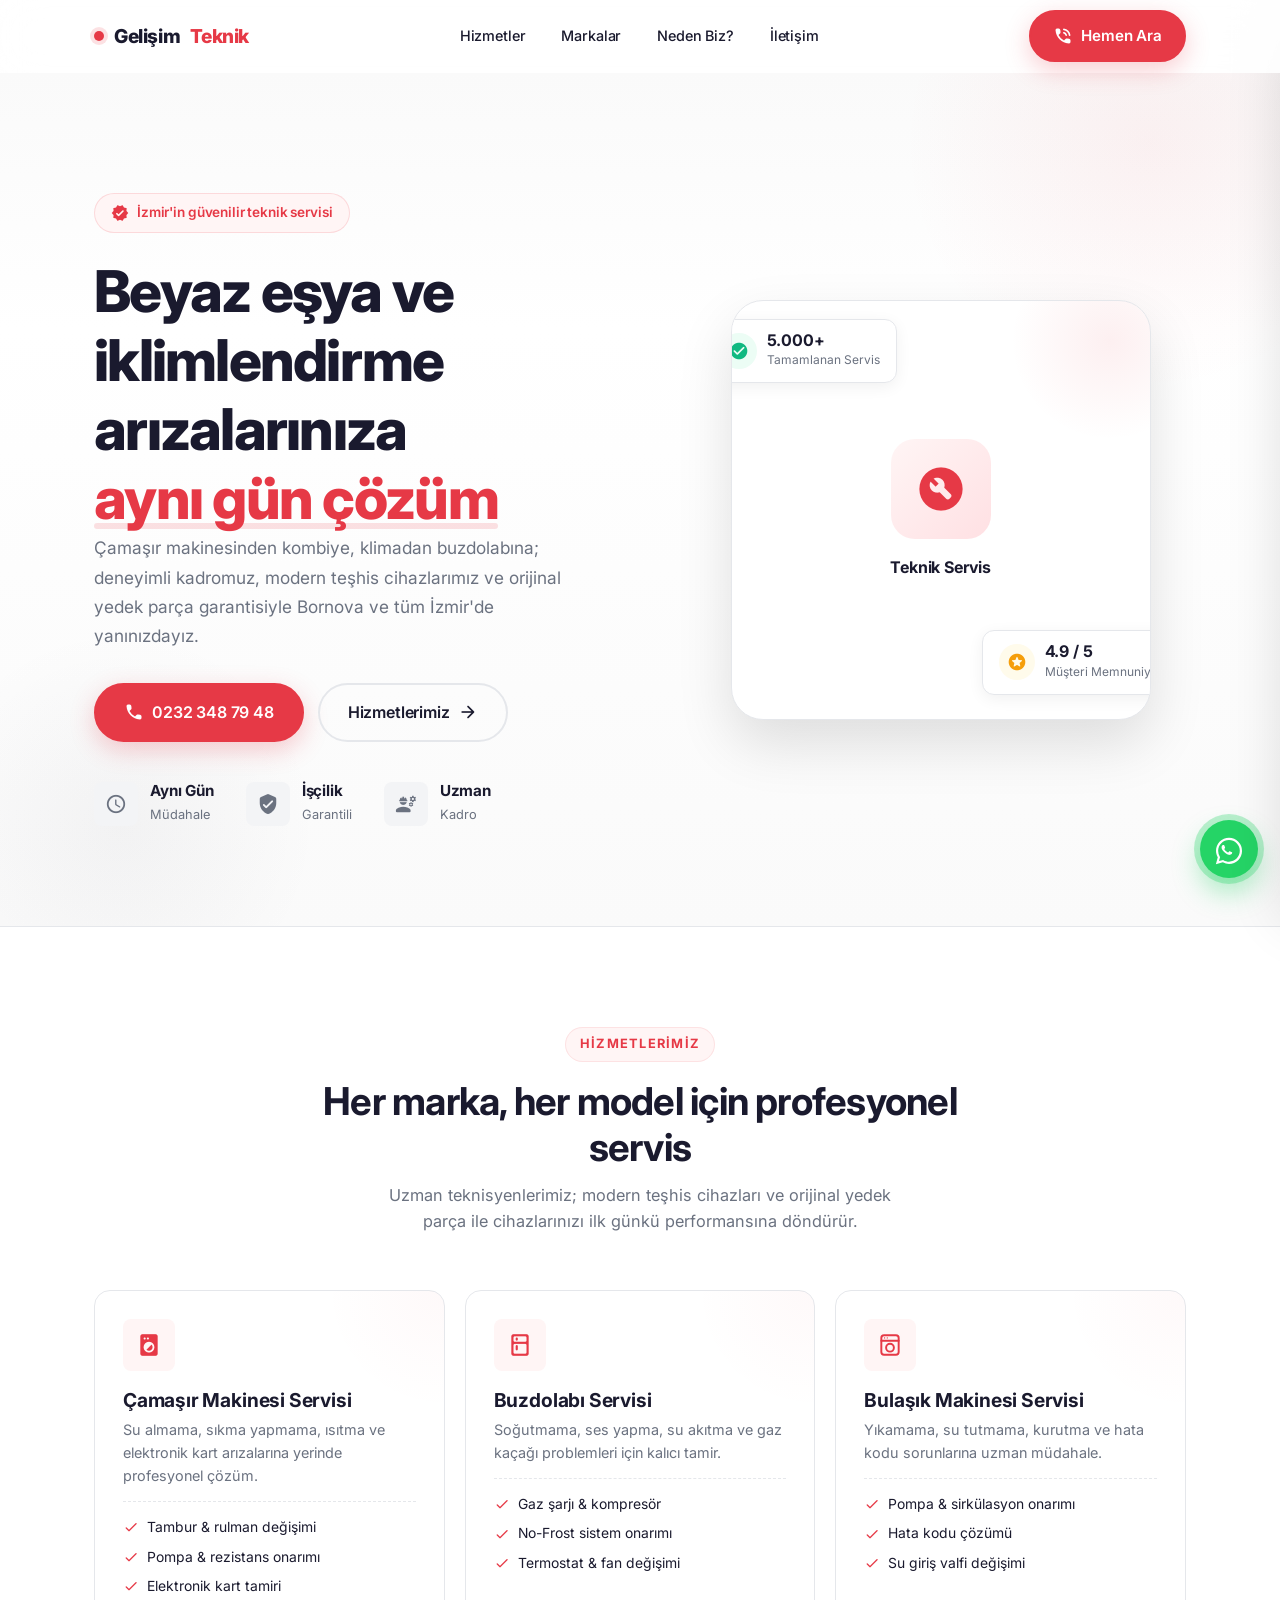
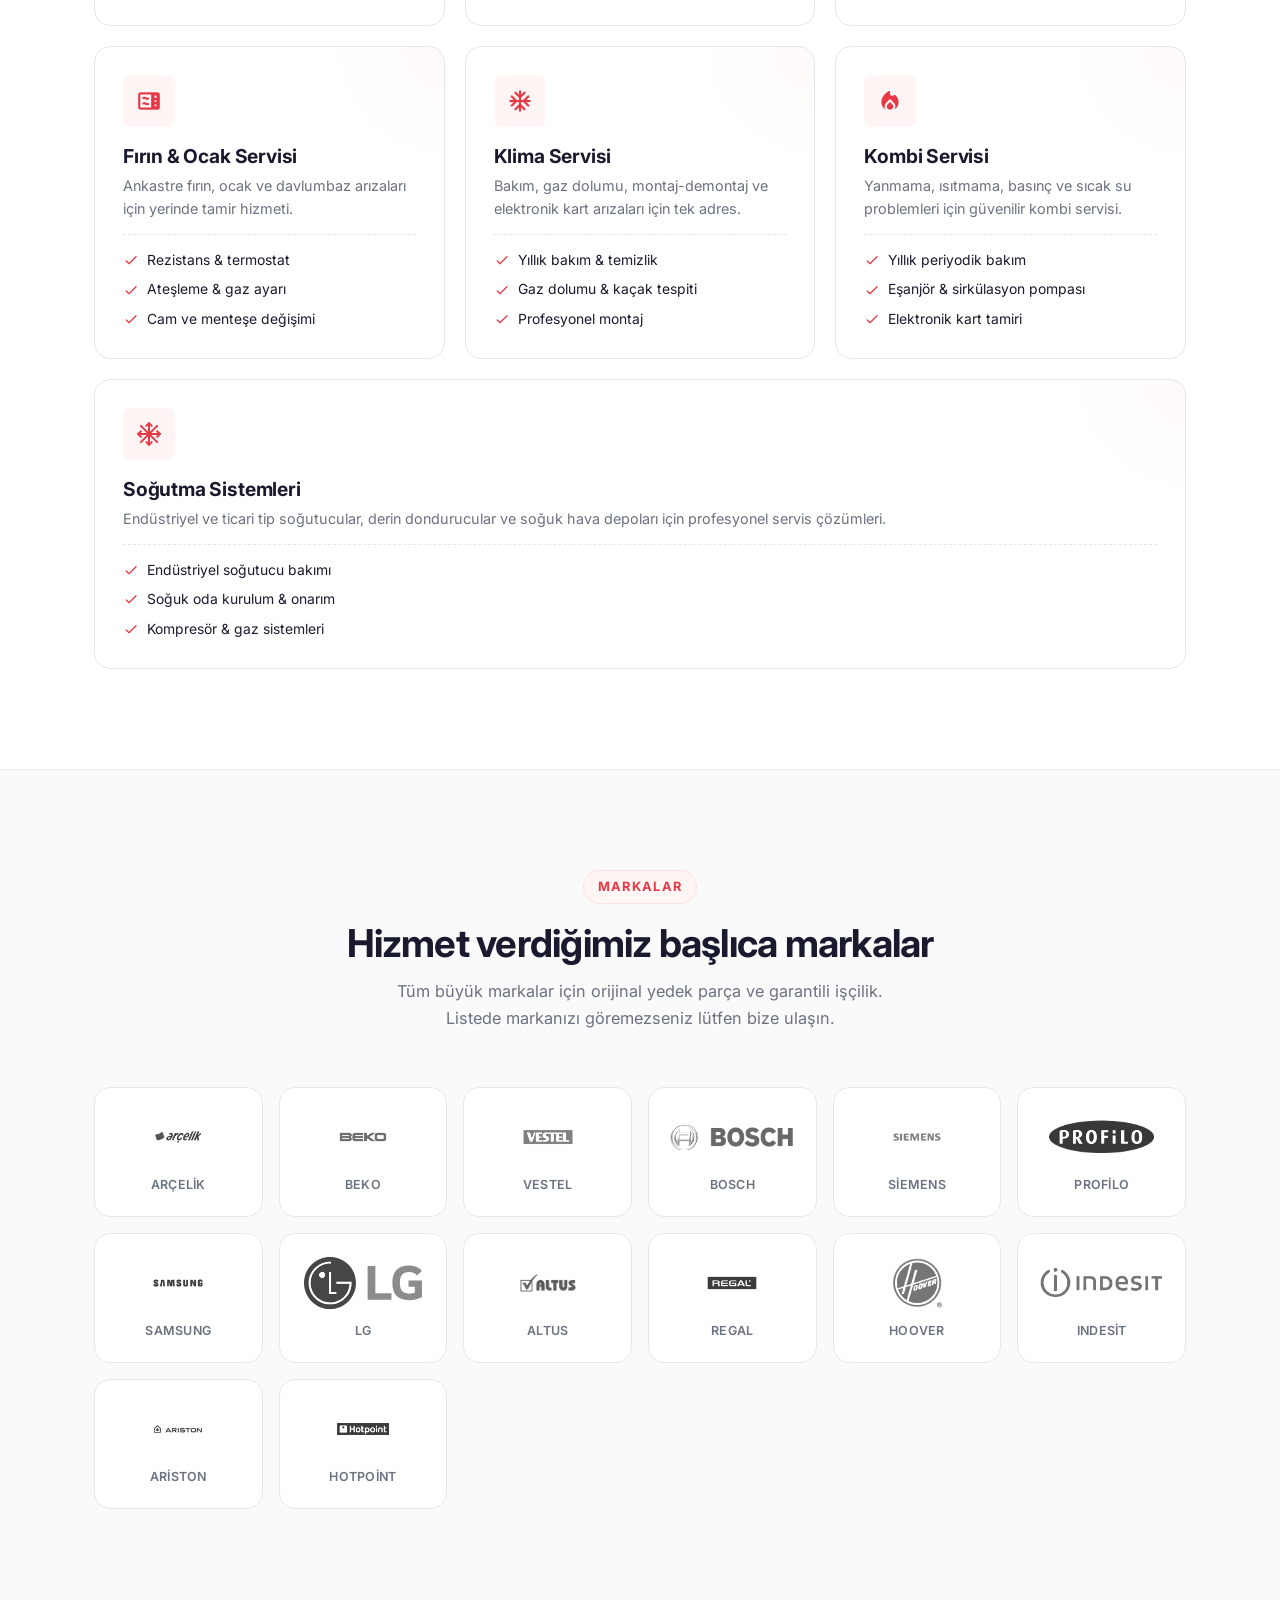
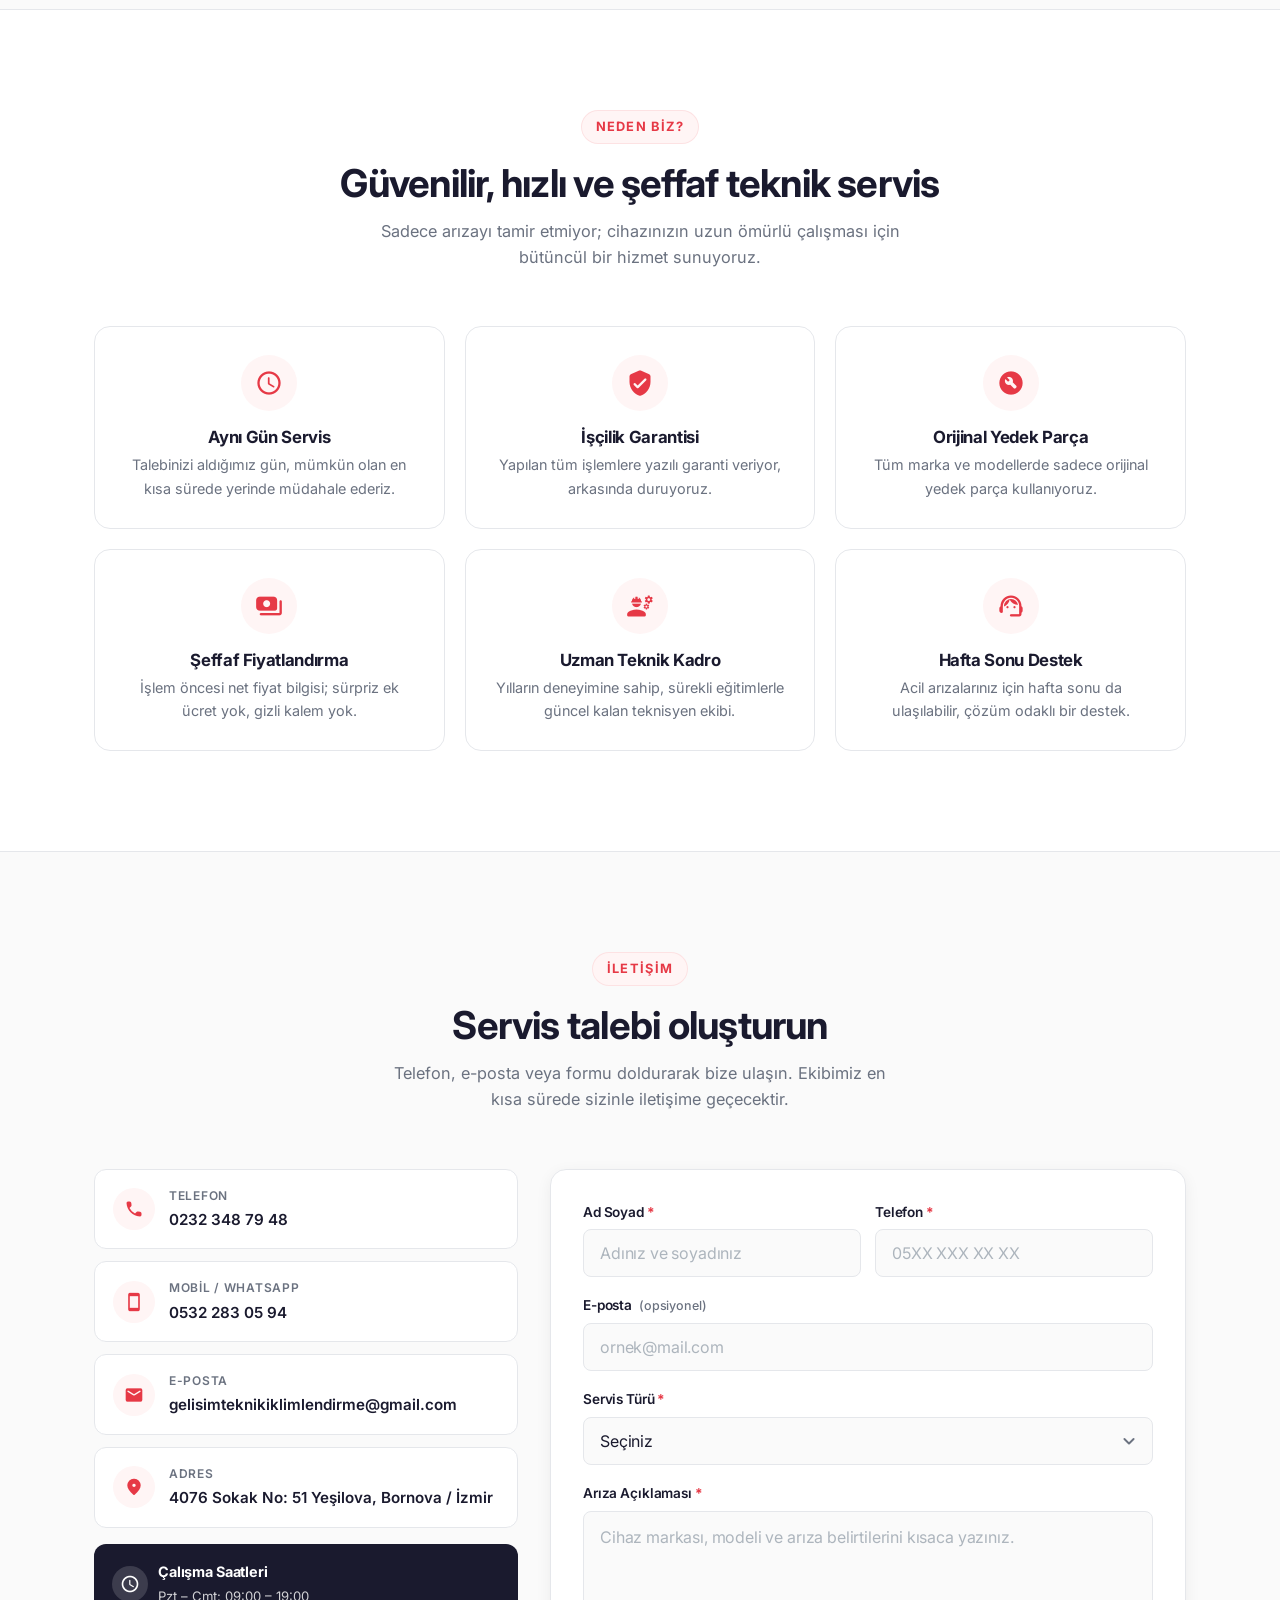
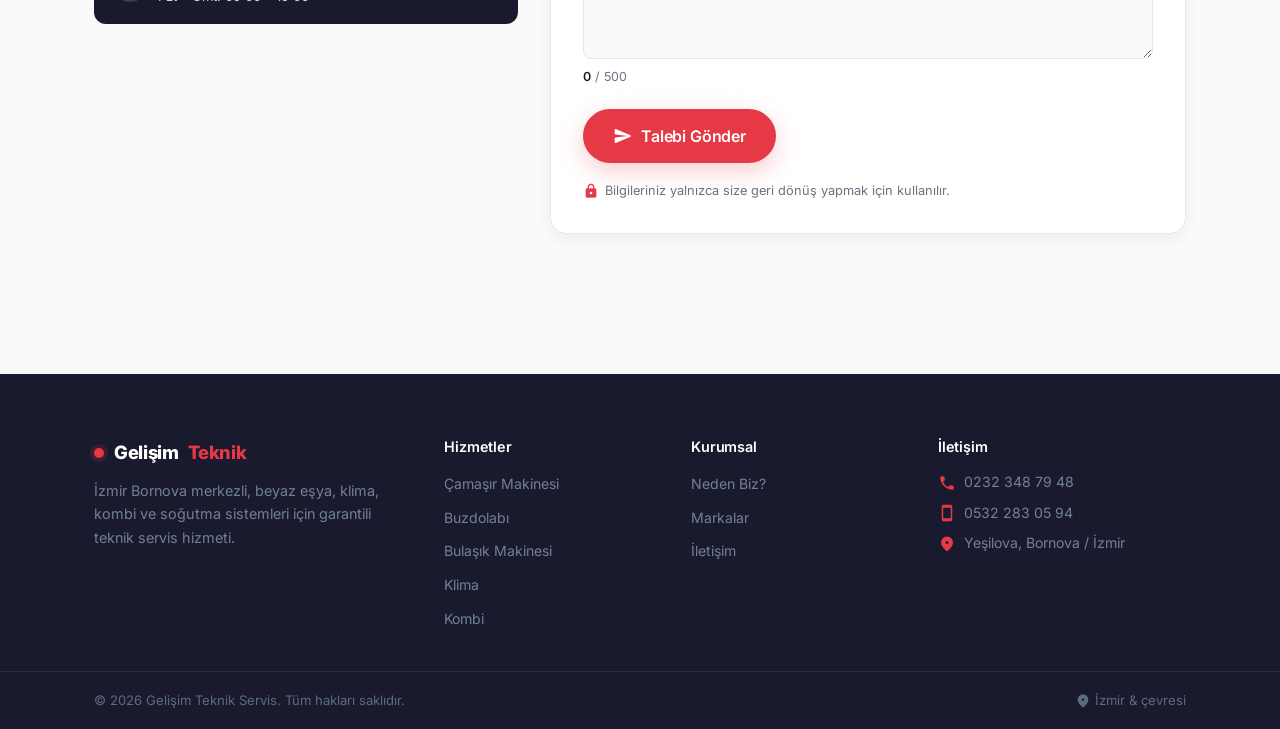
==== commit 7202b15b: "son logolar eklendi hover ve borderlar düzeltildi ikonlar düzeltdi mock api bağlantısı hazırlandı" ====
--- a/index-Second.html
+++ b/index-Second.html
@@ -8,6 +8,10 @@
         name="description"
         content="Gelişim Teknik Servis – İzmir Bornova merkezli, beyaz eşya, klima, kombi ve soğutma sistemleri için garantili, hızlı ve uzman teknik servis hizmeti."
     />
+
+    <!-- Favicon -->
+    <link rel="icon" type="image/svg+xml" href="data:image/svg+xml,%3Csvg xmlns='http://www.w3.org/2000/svg' viewBox='0 0 64 64'%3E%3Crect width='64' height='64' rx='14' fill='%23e63946'/%3E%3Ctext x='50%25' y='50%25' dy='.08em' text-anchor='middle' dominant-baseline='middle' font-family='Inter,Arial,sans-serif' font-size='38' font-weight='800' fill='white' letter-spacing='-1'%3EGT%3C/text%3E%3C/svg%3E" />
+    <link rel="apple-touch-icon" href="data:image/svg+xml,%3Csvg xmlns='http://www.w3.org/2000/svg' viewBox='0 0 64 64'%3E%3Crect width='64' height='64' rx='14' fill='%23e63946'/%3E%3Ctext x='50%25' y='50%25' dy='.08em' text-anchor='middle' dominant-baseline='middle' font-family='Inter,Arial,sans-serif' font-size='38' font-weight='800' fill='white' letter-spacing='-1'%3EGT%3C/text%3E%3C/svg%3E" />
 
     <!-- Inter Font -->
     <link rel="preconnect" href="https://fonts.googleapis.com" />
@@ -751,31 +755,52 @@
             border: 1px solid var(--border);
             border-radius: var(--radius-lg);
             padding: 28px;
-            transition: all var(--transition);
+            transition: transform var(--transition), box-shadow var(--transition), border-color var(--transition);
             position: relative;
             overflow: hidden;
-            border-left: 4px solid transparent;
+            isolation: isolate;
+        }
+        .service-card::before {
+            content: "";
+            position: absolute;
+            left: 0;
+            top: 22px;
+            bottom: 22px;
+            width: 4px;
+            border-radius: 0 4px 4px 0;
+            background: var(--accent);
+            transform: scaleY(0);
+            transform-origin: center;
+            transition: transform 0.4s cubic-bezier(0.22, 1, 0.36, 1);
+            z-index: 1;
         }
         .service-card:hover {
-            transform: translateY(-4px);
+            transform: translateY(-6px);
             box-shadow: var(--shadow-lg);
-            border-color: #e0e0e0;
-            border-left-color: var(--accent);
+            border-color: rgba(230, 57, 70, 0.22);
+        }
+        .service-card:hover::before {
+            transform: scaleY(1);
         }
         .service-card::after {
             content: "";
             position: absolute;
             top: 0;
             right: 0;
-            width: 80px;
-            height: 80px;
-            background: radial-gradient(circle at top right, rgba(230, 57, 70, 0.04), transparent 70%);
-            border-radius: 0 0 0 80px;
+            width: 120px;
+            height: 120px;
+            background: radial-gradient(circle at top right, rgba(230, 57, 70, 0.05), transparent 70%);
+            border-radius: 0 0 0 120px;
+            opacity: 0.6;
+            transition: opacity var(--transition);
             pointer-events: none;
         }
+        .service-card:hover::after {
+            opacity: 1;
+        }
         .service-icon {
-            width: 50px;
-            height: 50px;
+            width: 52px;
+            height: 52px;
             border-radius: var(--radius-sm);
             background: var(--accent-soft);
             display: inline-flex;
@@ -783,15 +808,21 @@
             justify-content: center;
             color: var(--accent);
             margin-bottom: 18px;
-            transition: all var(--transition);
+            transition: background 0.35s cubic-bezier(0.22, 1, 0.36, 1), color 0.35s cubic-bezier(0.22, 1, 0.36, 1), transform 0.45s cubic-bezier(0.22, 1, 0.36, 1), box-shadow 0.35s cubic-bezier(0.22, 1, 0.36, 1);
+            box-shadow: 0 0 0 0 rgba(230, 57, 70, 0);
         }
         .service-icon .material-icons-round {
             font-size: 26px;
+            transition: transform 0.4s cubic-bezier(0.22, 1, 0.36, 1);
         }
         .service-card:hover .service-icon {
             background: var(--accent);
             color: #fff;
-            transform: scale(1.05);
+            transform: rotate(-6deg) scale(1.08);
+            box-shadow: 0 10px 22px rgba(230, 57, 70, 0.28);
+        }
+        .service-card:hover .service-icon .material-icons-round {
+            transform: rotate(6deg);
         }
         .service-card h3 {
             color: var(--primary);
@@ -827,32 +858,95 @@
         /* Brands */
         .brands-grid {
             display: grid;
-            grid-template-columns: repeat(7, 1fr);
-            gap: 12px;
+            grid-template-columns: repeat(auto-fit, minmax(150px, 1fr));
+            gap: 16px;
         }
         .brand-chip {
-            display: flex;
+            position: relative;
+            display: flex;
+            flex-direction: column;
             align-items: center;
             justify-content: center;
-            height: 68px;
+            gap: 10px;
+            height: 130px;
             background: var(--surface);
             border: 1px solid var(--border);
-            border-radius: var(--radius);
-            padding: 0 12px;
+            border-radius: 16px;
+            padding: 18px 14px;
             text-align: center;
             font-weight: 600;
-            font-size: 0.9rem;
-            color: var(--text);
-            letter-spacing: -0.01em;
-            transition: all var(--transition);
+            font-size: 0.78rem;
+            color: var(--muted);
+            letter-spacing: 0.02em;
+            text-transform: uppercase;
+            transition: transform 0.4s cubic-bezier(0.22, 1, 0.36, 1), border-color var(--transition), box-shadow var(--transition), background var(--transition);
             cursor: default;
+            overflow: hidden;
+        }
+        .brand-chip::before {
+            content: "";
+            position: absolute;
+            inset: 0;
+            background: linear-gradient(135deg, var(--accent-soft), transparent 60%);
+            opacity: 0;
+            transition: opacity 0.4s ease;
+            pointer-events: none;
+        }
+        .brand-chip::after {
+            content: "";
+            position: absolute;
+            top: 0;
+            left: 0;
+            right: 0;
+            height: 3px;
+            background: linear-gradient(90deg, var(--accent), transparent);
+            transform: scaleX(0);
+            transform-origin: left;
+            transition: transform 0.45s cubic-bezier(0.22, 1, 0.36, 1);
+        }
+        .brand-logo-wrap {
+            position: relative;
+            display: flex;
+            align-items: center;
+            justify-content: center;
+            width: 100%;
+            height: 56px;
+            z-index: 1;
+        }
+        .brand-chip img {
+            max-width: 90%;
+            max-height: 56px;
+            width: auto;
+            height: auto;
+            object-fit: contain;
+            mix-blend-mode: multiply;
+            filter: grayscale(1) contrast(1.25) brightness(1.05) opacity(0.78);
+            transition: filter 0.4s cubic-bezier(0.22, 1, 0.36, 1), transform 0.4s cubic-bezier(0.22, 1, 0.36, 1);
+        }
+        .brand-chip:hover img {
+            filter: grayscale(0) contrast(1.1) brightness(1.02) opacity(1);
+            transform: scale(1.08);
+        }
+        .brand-chip .brand-name {
+            position: relative;
+            z-index: 1;
+            color: var(--muted);
+            transition: color var(--transition);
         }
         .brand-chip:hover {
-            transform: translateY(-3px);
+            transform: translateY(-6px);
             border-color: var(--accent);
+            box-shadow: 0 18px 42px -22px rgba(0, 0, 0, 0.25);
+            background: #fff;
+        }
+        .brand-chip:hover::before {
+            opacity: 1;
+        }
+        .brand-chip:hover::after {
+            transform: scaleX(1);
+        }
+        .brand-chip:hover .brand-name {
             color: var(--accent);
-            box-shadow: var(--shadow);
-            background: var(--accent-soft);
         }
 
         /* Benefits */
@@ -1285,6 +1379,10 @@
             z-index: 80;
             transition: all var(--transition);
         }
+        .whatsapp-float svg {
+            display: block;
+            transform: translateY(2px);
+        }
         .whatsapp-float::before {
             content: "";
             position: absolute;
@@ -1362,7 +1460,7 @@
                 grid-template-columns: repeat(2, 1fr);
             }
             .brands-grid {
-                grid-template-columns: repeat(4, 1fr);
+                grid-template-columns: repeat(auto-fit, minmax(140px, 1fr));
             }
             .contact-grid {
                 grid-template-columns: 1fr;
@@ -1428,11 +1526,19 @@
                 grid-template-columns: 1fr;
             }
             .brands-grid {
-                grid-template-columns: repeat(3, 1fr);
+                grid-template-columns: repeat(2, 1fr);
+                gap: 12px;
             }
             .brand-chip {
-                height: 56px;
-                font-size: 0.82rem;
+                height: 110px;
+                padding: 14px 10px;
+                font-size: 0.72rem;
+            }
+            .brand-logo-wrap {
+                height: 44px;
+            }
+            .brand-chip img {
+                max-height: 44px;
             }
             .form-row {
                 grid-template-columns: 1fr;
@@ -1498,7 +1604,7 @@
                 <a href="#neden-biz">Neden Biz?</a>
                 <a href="#iletisim">İletişim</a>
             </nav>
-            <a href="tel:02323486160" class="btn btn-primary header-cta">
+            <a href="tel:02323487948" class="btn btn-primary header-cta">
                 <i class="material-icons-round">phone_in_talk</i>
                 Hemen Ara
             </a>
@@ -1550,9 +1656,9 @@
             </a>
         </nav>
         <div class="mobile-menu-cta">
-            <a href="tel:02323486160" class="btn btn-primary btn-lg mobile-cta-btn">
+            <a href="tel:02323487948" class="btn btn-primary btn-lg mobile-cta-btn">
                 <i class="material-icons-round">phone_in_talk</i>
-                0232 348 61 60
+                0232 348 79 48
             </a>
             <a href="https://wa.me/905322830594" target="_blank" rel="noopener" class="btn btn-outline btn-lg mobile-cta-btn mobile-cta-wa">
                 <i class="material-icons-round">chat</i>
@@ -1591,9 +1697,9 @@
                     yedek parça garantisiyle Bornova ve tüm İzmir'de yanınızdayız.
                 </p>
                 <div class="hero-cta">
-                    <a href="tel:02323486160" class="btn btn-primary btn-lg">
+                    <a href="tel:02323487948" class="btn btn-primary btn-lg">
                         <i class="material-icons-round">phone</i>
-                        0232 348 61 60
+                        0232 348 79 48
                     </a>
                     <a href="#hizmetler" class="btn btn-outline btn-lg">
                         Hizmetlerimiz
@@ -1679,7 +1785,7 @@
                     </ul>
                 </article>
                 <article class="service-card" data-aos="fade-up" data-aos-delay="120">
-                    <div class="service-icon"><i class="material-icons-round">dishwasher_gen</i></div>
+                    <div class="service-icon"><i class="material-icons-round" aria-hidden="true"><svg width="26" height="26" viewBox="0 0 24 24" fill="none" stroke="currentColor" stroke-width="1.8" stroke-linecap="round" stroke-linejoin="round"><rect x="4" y="3" width="16" height="18" rx="2.5"/><line x1="4" y1="8" x2="20" y2="8"/><circle cx="12" cy="14.5" r="3.6"/><circle cx="7" cy="5.5" r="0.6" fill="currentColor" stroke="none"/><circle cx="9.5" cy="5.5" r="0.6" fill="currentColor" stroke="none"/></svg></i></div>
                     <h3>Bulaşık Makinesi Servisi</h3>
                     <p>Yıkamama, su tutmama, kurutma ve hata kodu sorunlarına uzman müdahale.</p>
                     <ul class="fault-list">
@@ -1719,7 +1825,7 @@
                     </ul>
                 </article>
                 <article class="service-card service-card-wide" data-aos="fade-up" data-aos-delay="0">
-                    <div class="service-icon"><i class="material-icons-round">mode_cool</i></div>
+                    <div class="service-icon"><i class="material-icons-round" aria-hidden="true"><svg width="26" height="26" viewBox="0 0 24 24" fill="none" stroke="currentColor" stroke-width="1.8" stroke-linecap="round" stroke-linejoin="round"><line x1="12" y1="2" x2="12" y2="22"/><line x1="2" y1="12" x2="22" y2="12"/><line x1="4.5" y1="4.5" x2="19.5" y2="19.5"/><line x1="19.5" y1="4.5" x2="4.5" y2="19.5"/><polyline points="9.5 4.5 12 2 14.5 4.5"/><polyline points="9.5 19.5 12 22 14.5 19.5"/><polyline points="4.5 9.5 2 12 4.5 14.5"/><polyline points="19.5 9.5 22 12 19.5 14.5"/></svg></i></div>
                     <h3>Soğutma Sistemleri</h3>
                     <p>Endüstriyel ve ticari tip soğutucular, derin dondurucular ve soğuk hava depoları için profesyonel servis çözümleri.</p>
                     <ul class="fault-list">
@@ -1741,20 +1847,62 @@
                 <p>Tüm büyük markalar için orijinal yedek parça ve garantili işçilik. Listede markanızı göremezseniz lütfen bize ulaşın.</p>
             </div>
             <div class="brands-grid" data-aos="fade-up">
-                <div class="brand-chip"><span>Arçelik</span></div>
-                <div class="brand-chip"><span>Beko</span></div>
-                <div class="brand-chip"><span>Vestel</span></div>
-                <div class="brand-chip"><span>Bosch</span></div>
-                <div class="brand-chip"><span>Siemens</span></div>
-                <div class="brand-chip"><span>Profilo</span></div>
-                <div class="brand-chip"><span>Samsung</span></div>
-                <div class="brand-chip"><span>LG</span></div>
-                <div class="brand-chip"><span>Altus</span></div>
-                <div class="brand-chip"><span>Regal</span></div>
-                <div class="brand-chip"><span>Hoover</span></div>
-                <div class="brand-chip"><span>Indesit</span></div>
-                <div class="brand-chip"><span>Ariston</span></div>
-                <div class="brand-chip"><span>Hotpoint</span></div>
+                <div class="brand-chip" title="Arçelik">
+                    <div class="brand-logo-wrap"><img src="assets/images/arcelik-vector-logo.png" alt="Arçelik" loading="lazy" onerror="this.style.display='none'"></div>
+                    <span class="brand-name">Arçelik</span>
+                </div>
+                <div class="brand-chip" title="Beko">
+                    <div class="brand-logo-wrap"><img src="assets/images/beko-logo-vector.png" alt="Beko" loading="lazy" onerror="this.style.display='none'"></div>
+                    <span class="brand-name">Beko</span>
+                </div>
+                <div class="brand-chip" title="Vestel">
+                    <div class="brand-logo-wrap"><img src="assets/images/vestel--eps--vector-logo.png" alt="Vestel" loading="lazy" onerror="this.style.display='none'"></div>
+                    <span class="brand-name">Vestel</span>
+                </div>
+                <div class="brand-chip" title="Bosch">
+                    <div class="brand-logo-wrap"><img src="assets/images/bosch-vector.png" alt="Bosch" loading="lazy" onerror="this.style.display='none'"></div>
+                    <span class="brand-name">Bosch</span>
+                </div>
+                <div class="brand-chip" title="Siemens">
+                    <div class="brand-logo-wrap"><img src="assets/images/siemens-ag-vector-logo.png" alt="Siemens" loading="lazy" onerror="this.style.display='none'"></div>
+                    <span class="brand-name">Siemens</span>
+                </div>
+                <div class="brand-chip" title="Profilo">
+                    <div class="brand-logo-wrap"><img src="assets/images/Profilo-logo.png" alt="Profilo" loading="lazy" onerror="this.style.display='none'"></div>
+                    <span class="brand-name">Profilo</span>
+                </div>
+                <div class="brand-chip" title="Samsung">
+                    <div class="brand-logo-wrap"><img src="assets/images/samsung-group-vector-logo.png" alt="Samsung" loading="lazy" onerror="this.style.display='none'"></div>
+                    <span class="brand-name">Samsung</span>
+                </div>
+                <div class="brand-chip" title="LG">
+                    <div class="brand-logo-wrap"><img src="assets/images/lg-logo.svg" alt="LG" loading="lazy" onerror="this.style.display='none'"></div>
+                    <span class="brand-name">LG</span>
+                </div>
+                <div class="brand-chip" title="Altus">
+                    <div class="brand-logo-wrap"><img src="assets/images/altus_logo_pink.png" alt="Altus" loading="lazy" onerror="this.style.display='none'"></div>
+                    <span class="brand-name">Altus</span>
+                </div>
+                <div class="brand-chip" title="Regal">
+                    <div class="brand-logo-wrap"><img src="assets/images/regal-vector-logo.png" alt="Regal" loading="lazy" onerror="this.style.display='none'"></div>
+                    <span class="brand-name">Regal</span>
+                </div>
+                <div class="brand-chip" title="Hoover">
+                    <div class="brand-logo-wrap"><img src="assets/images/hoover-logo-vector-01.png" alt="Hoover" loading="lazy" onerror="this.style.display='none'"></div>
+                    <span class="brand-name">Hoover</span>
+                </div>
+                <div class="brand-chip" title="Indesit">
+                    <div class="brand-logo-wrap"><img src="assets/images/indesit-logo.png" alt="Indesit" loading="lazy" onerror="this.style.display='none'"></div>
+                    <span class="brand-name">Indesit</span>
+                </div>
+                <div class="brand-chip" title="Ariston">
+                    <div class="brand-logo-wrap"><img src="assets/images/ariston-black-vector-logo.png" alt="Ariston" loading="lazy" onerror="this.style.display='none'"></div>
+                    <span class="brand-name">Ariston</span>
+                </div>
+                <div class="brand-chip" title="Hotpoint">
+                    <div class="brand-logo-wrap"><img src="assets/images/hotpoint-new-vector-logo.png" alt="Hotpoint" loading="lazy" onerror="this.style.display='none'"></div>
+                    <span class="brand-name">Hotpoint</span>
+                </div>
             </div>
         </div>
     </section>
@@ -1816,7 +1964,7 @@
                         <span class="contact-info-icon"><i class="material-icons-round">phone</i></span>
                         <div>
                             <span class="contact-info-label">Telefon</span>
-                            <a href="tel:02323486160" class="contact-info-value">0232 348 61 60</a>
+                            <a href="tel:02323487948" class="contact-info-value">0232 348 79 48</a>
                         </div>
                     </div>
                     <div class="contact-info-card">
@@ -1939,7 +2087,7 @@
             <div class="footer-col">
                 <h5>İletişim</h5>
                 <ul class="footer-contact">
-                    <li><i class="material-icons-round">phone</i> 0232 348 61 60</li>
+                    <li><i class="material-icons-round">phone</i> 0232 348 79 48</li>
                     <li><i class="material-icons-round">smartphone</i> 0532 283 05 94</li>
                     <li><i class="material-icons-round">place</i> Yeşilova, Bornova / İzmir</li>
                 </ul>
@@ -2070,7 +2218,10 @@
                     else showError(field);
                 });
             });
-            form.addEventListener("submit", function (e) {
+            const API_URL = "https://69f9f475c509a40d3aa39df4.mockapi.io/api/form/Form";
+            const submitBtn = form.querySelector('button[type="submit"]');
+            const submitBtnHTML = submitBtn ? submitBtn.innerHTML : "";
+            form.addEventListener("submit", async function (e) {
                 e.preventDefault();
                 let firstInvalid = null;
                 let isValid = true;
@@ -2090,12 +2241,44 @@
                     }
                     return;
                 }
-                successBox.classList.add("is-visible");
-                form.reset();
-                if (msgCount) msgCount.textContent = "0";
-                setTimeout(function () {
-                    successBox.classList.remove("is-visible");
-                }, 5000);
+                const payload = {
+                    NameSurname: form.name.value.trim(),
+                    Phone: form.phone.value.trim(),
+                    email: form.email.value.trim(),
+                    ServiceType: form.service.value,
+                    Message: form.message.value.trim(),
+                    createdAt: new Date().toISOString()
+                };
+                if (submitBtn) {
+                    submitBtn.disabled = true;
+                    submitBtn.innerHTML = '<i class="material-icons-round">hourglass_top</i> Gönderiliyor...';
+                }
+                try {
+                    const res = await fetch(API_URL, {
+                        method: "POST",
+                        headers: { "Content-Type": "application/json" },
+                        body: JSON.stringify(payload)
+                    });
+                    if (!res.ok) throw new Error("Request failed: " + res.status);
+                    successBox.classList.add("is-visible");
+                    form.reset();
+                    if (msgCount) msgCount.textContent = "0";
+                    setTimeout(function () {
+                        successBox.classList.remove("is-visible");
+                    }, 5000);
+                } catch (err) {
+                    successBox.innerHTML = '<i class="material-icons-round">error</i> Talebiniz gönderilemedi. Lütfen tekrar deneyiniz.';
+                    successBox.classList.add("is-visible");
+                    setTimeout(function () {
+                        successBox.classList.remove("is-visible");
+                        successBox.innerHTML = '<i class="material-icons-round">check_circle</i> Talebiniz alındı. En kısa sürede sizinle iletişime geçeceğiz.';
+                    }, 5000);
+                } finally {
+                    if (submitBtn) {
+                        submitBtn.disabled = false;
+                        submitBtn.innerHTML = submitBtnHTML;
+                    }
+                }
             });
         })();
     </script>
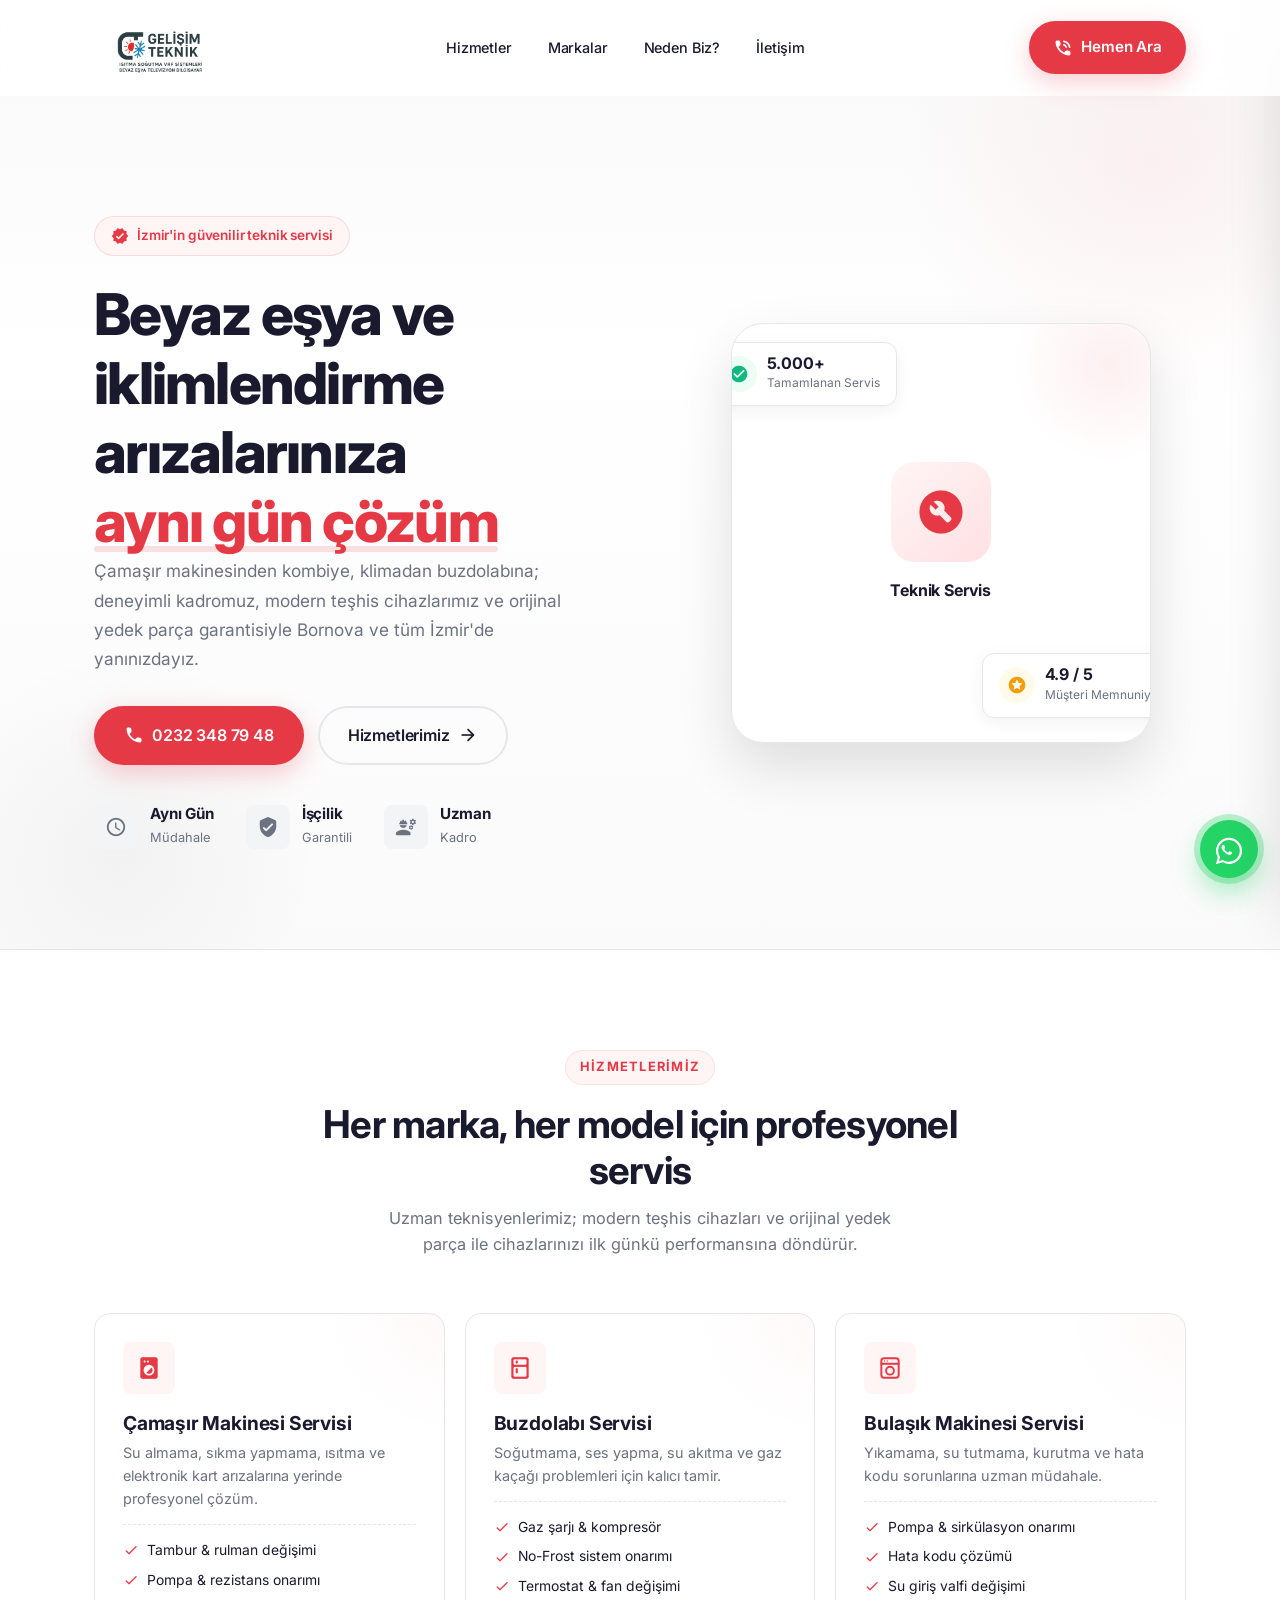
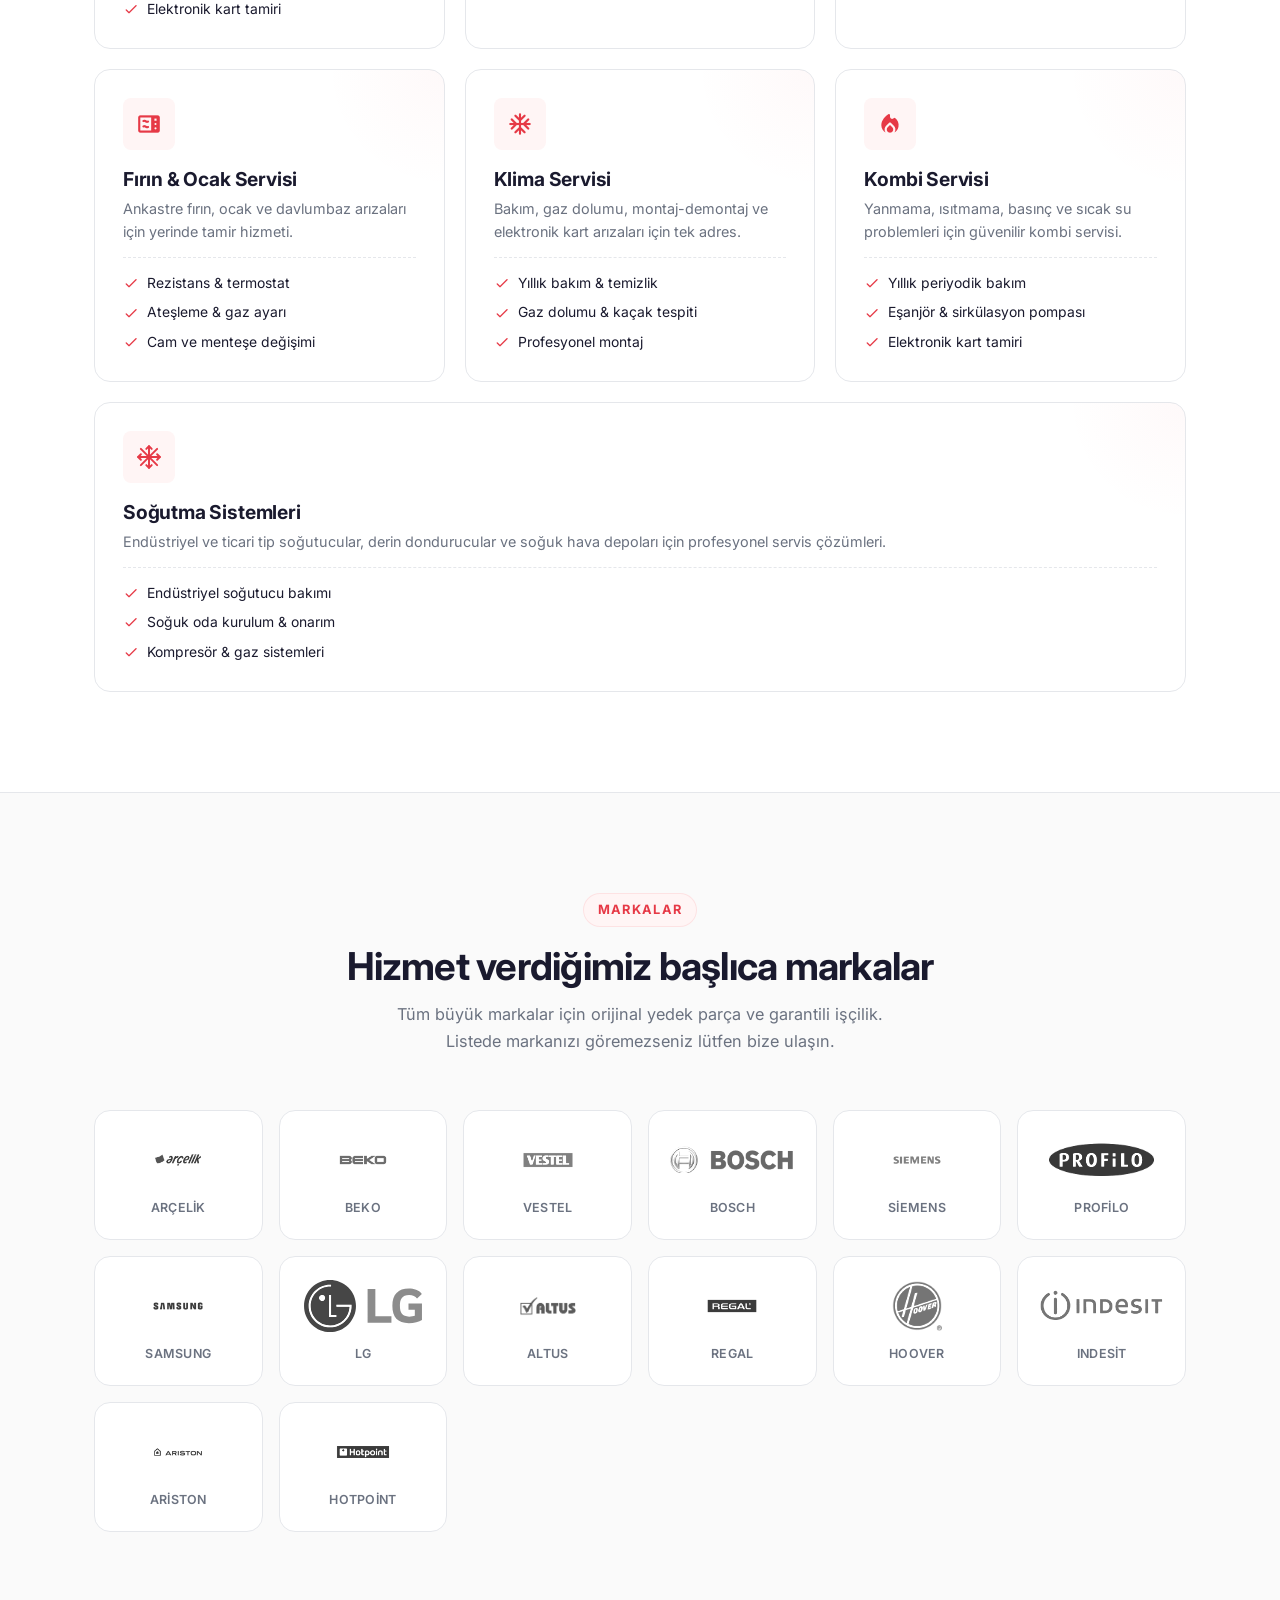
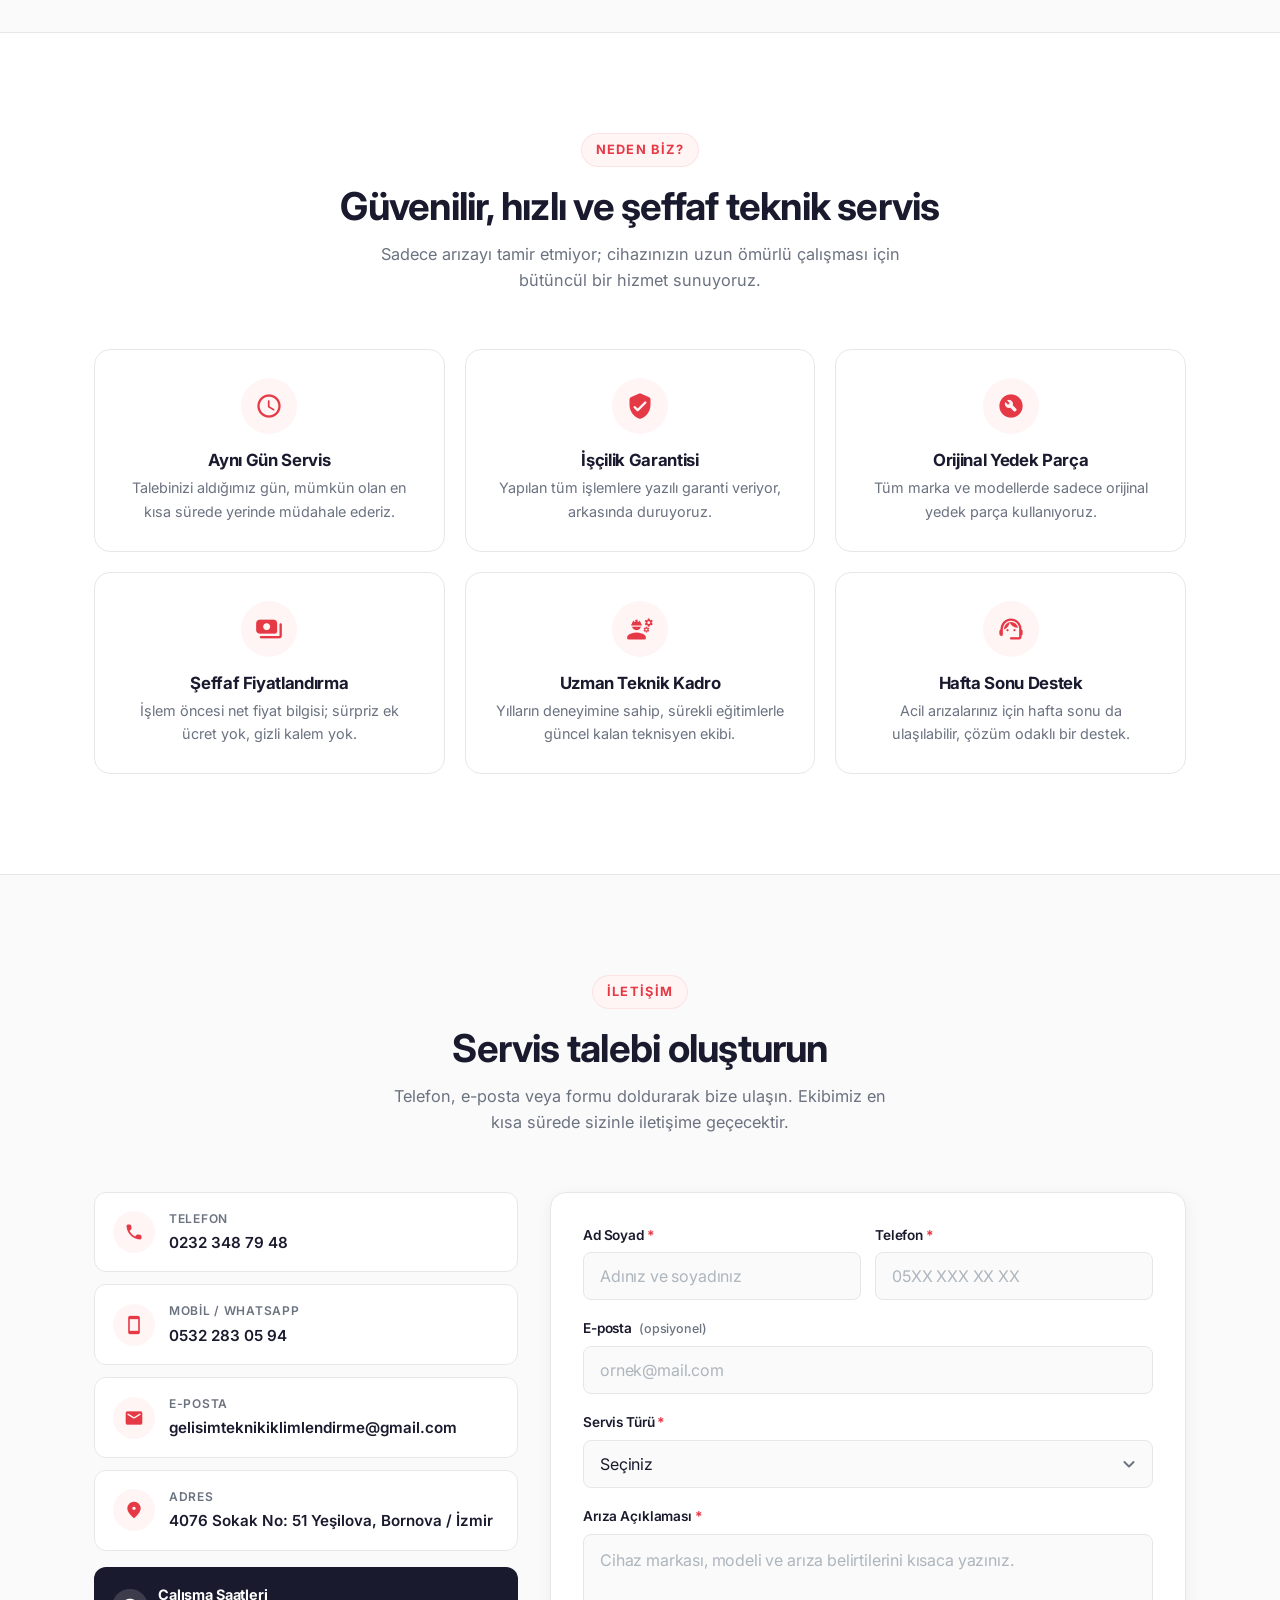
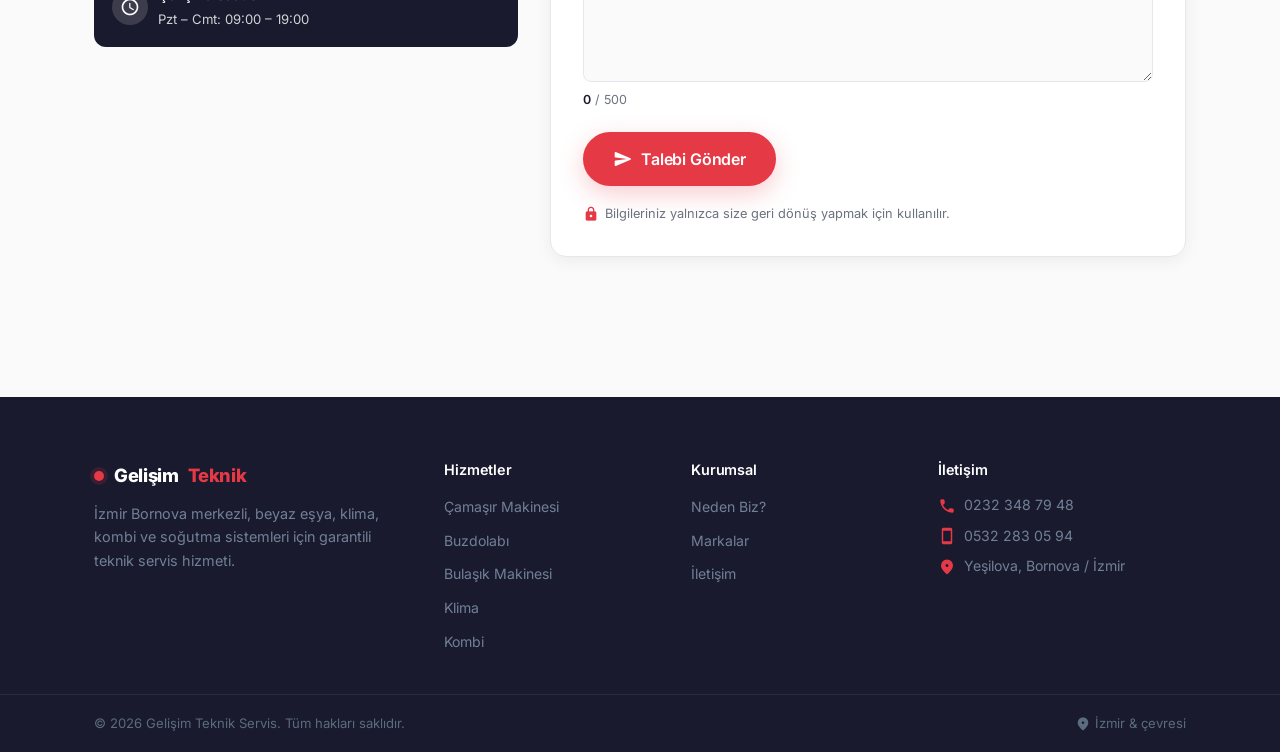
==== commit 8b200984: "logo logo eklendi" ====
--- a/index-Second.html
+++ b/index-Second.html
@@ -221,7 +221,7 @@
             display: flex;
             align-items: center;
             justify-content: space-between;
-            height: 72px;
+            height: 95px;
             gap: 24px;
         }
         .logo {
@@ -233,6 +233,25 @@
             color: var(--primary);
             letter-spacing: -0.02em;
             flex-shrink: 0;
+            line-height: 0;
+            transition: transform var(--transition), opacity var(--transition);
+        }
+        .logo:hover {
+            transform: translateY(-1px);
+            opacity: 0.92;
+        }
+        .logo:focus-visible {
+            outline: 2px solid var(--accent);
+            outline-offset: 4px;
+            border-radius: var(--radius-sm);
+        }
+        .logo img {
+            height: 85px;
+            width: auto;
+            display: block;
+            object-fit: contain;
+            -webkit-user-drag: none;
+            user-select: none;
         }
         .logo-dot {
             width: 10px;
@@ -1480,6 +1499,9 @@
                 height: 64px;
                 gap: 10px;
             }
+            .logo img {
+                height: 36px;
+            }
             .hero {
                 padding: 48px 0 56px;
             }
@@ -1594,9 +1616,15 @@
     <!-- Header -->
     <header class="site-header" id="siteHeader">
         <div class="container header-inner">
-            <a href="#" class="logo" aria-label="Gelişim Teknik Servis">
-                <span class="logo-dot"></span>
-                Gelişim<span class="logo-text-accent">Teknik</span>
+            <a href="#" class="logo" aria-label="Gelişim Teknik Servis - Ana sayfa">
+                <img
+                    src="assets/images/firma-logo.png"
+                    alt="Gelişim Teknik Servis"
+                    width="264"
+                    height="176"
+                    decoding="async"
+                    fetchpriority="high"
+                />
             </a>
             <nav class="nav" aria-label="Ana menü">
                 <a href="#hizmetler">Hizmetler</a>
@@ -1625,9 +1653,15 @@
     <div class="mobile-menu-backdrop" id="mobileMenuBackdrop" aria-hidden="true"></div>
     <aside class="mobile-menu" id="mobileMenu" aria-label="Mobil menü" aria-hidden="true">
         <div class="mobile-menu-head">
-            <a href="#" class="logo">
-                <span class="logo-dot"></span>
-                Gelişim<span class="logo-text-accent">Teknik</span>
+            <a href="#" class="logo" aria-label="Gelişim Teknik Servis - Ana sayfa">
+                <img
+                    src="assets/images/firma-logo.jpeg"
+                    alt="Gelişim Teknik Servis"
+                    width="240"
+                    height="160"
+                    decoding="async"
+                    loading="lazy"
+                />
             </a>
             <button class="mobile-menu-close" type="button" id="mobileMenuClose" aria-label="Menüyü kapat">
                 <i class="material-icons-round">close</i>
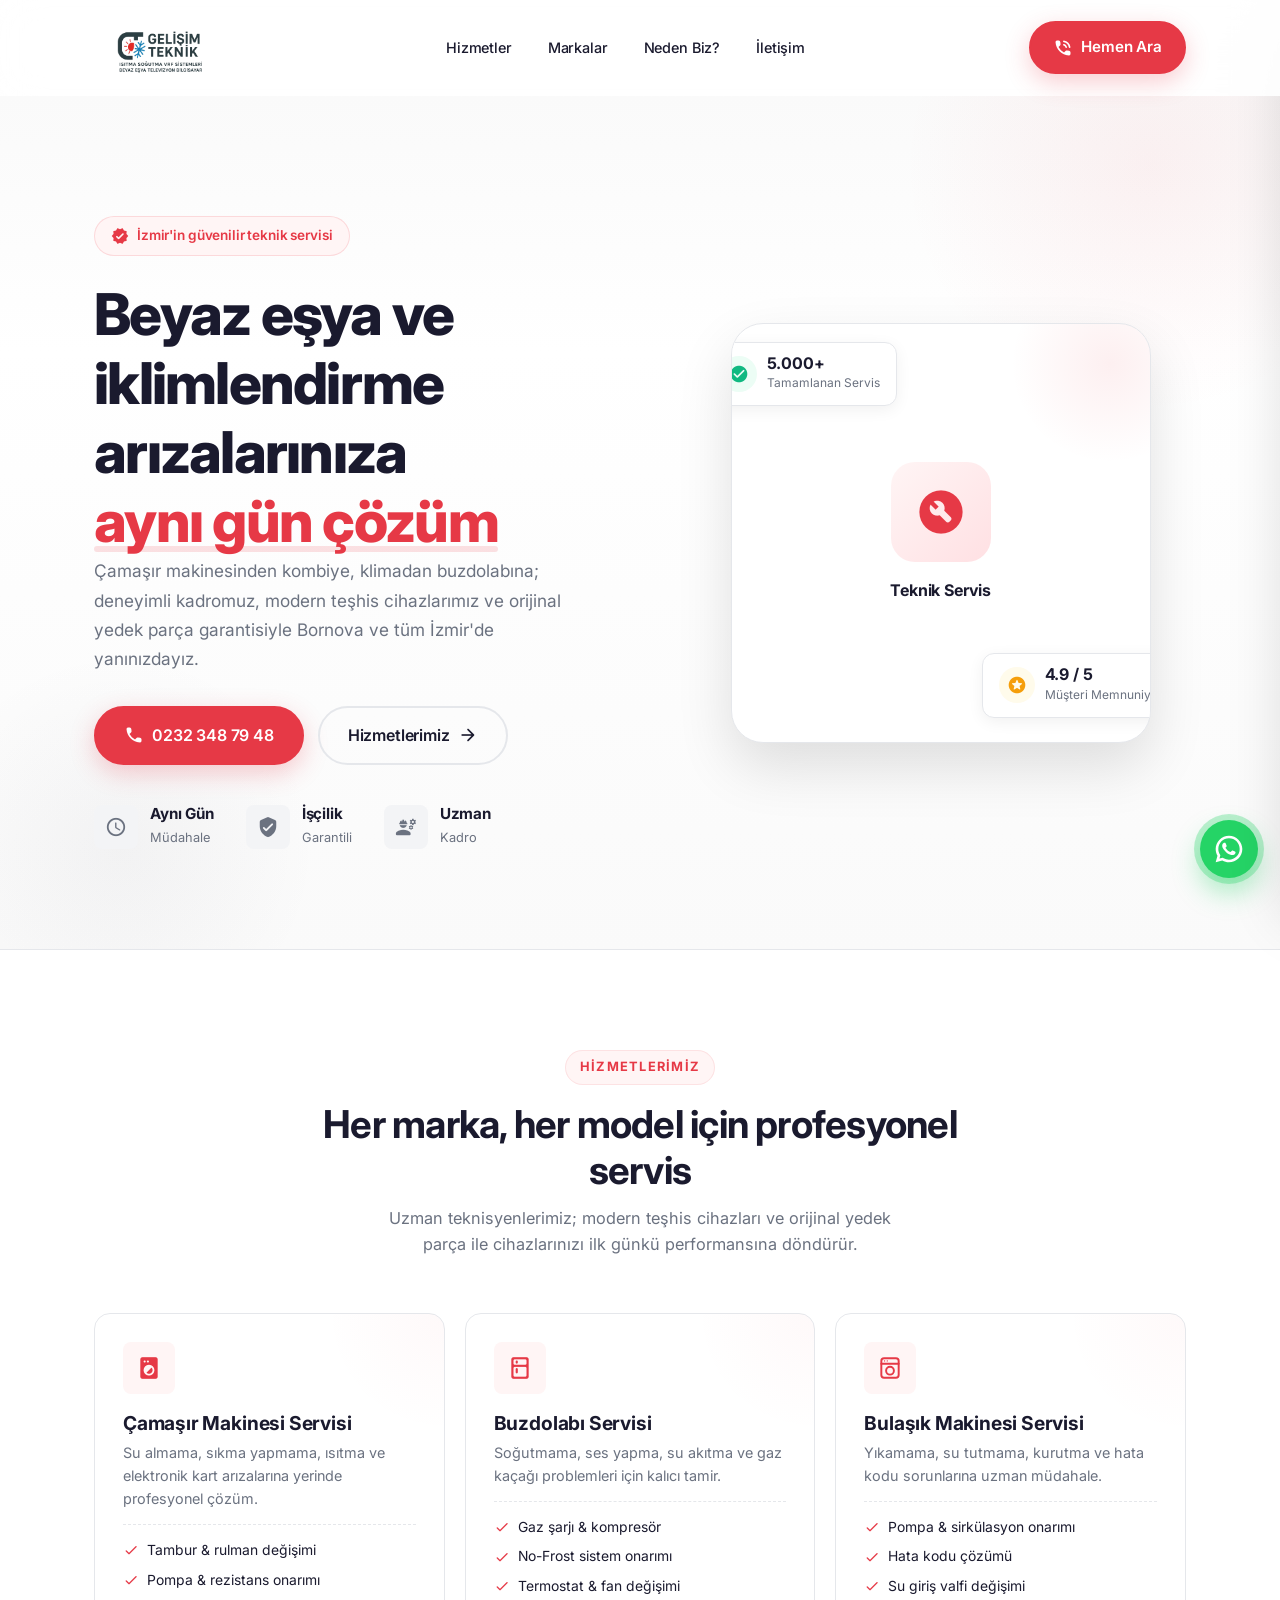
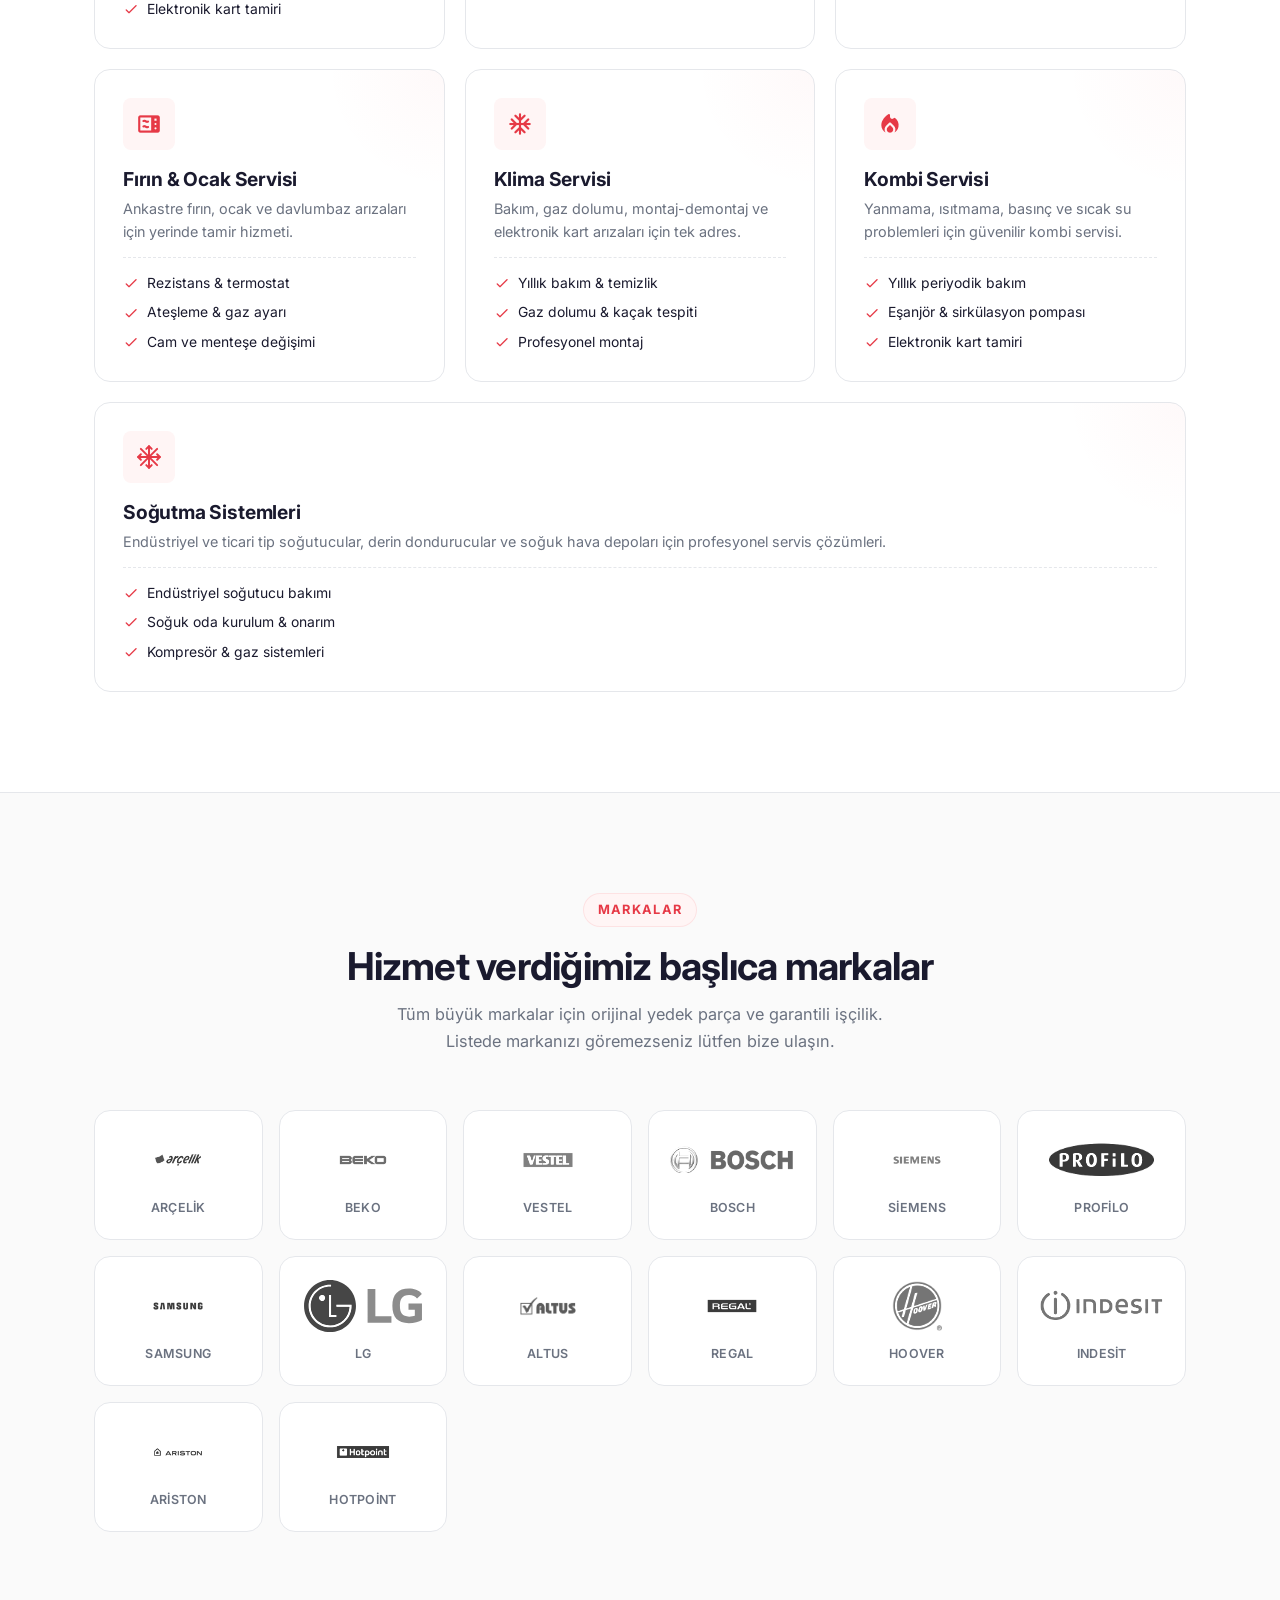
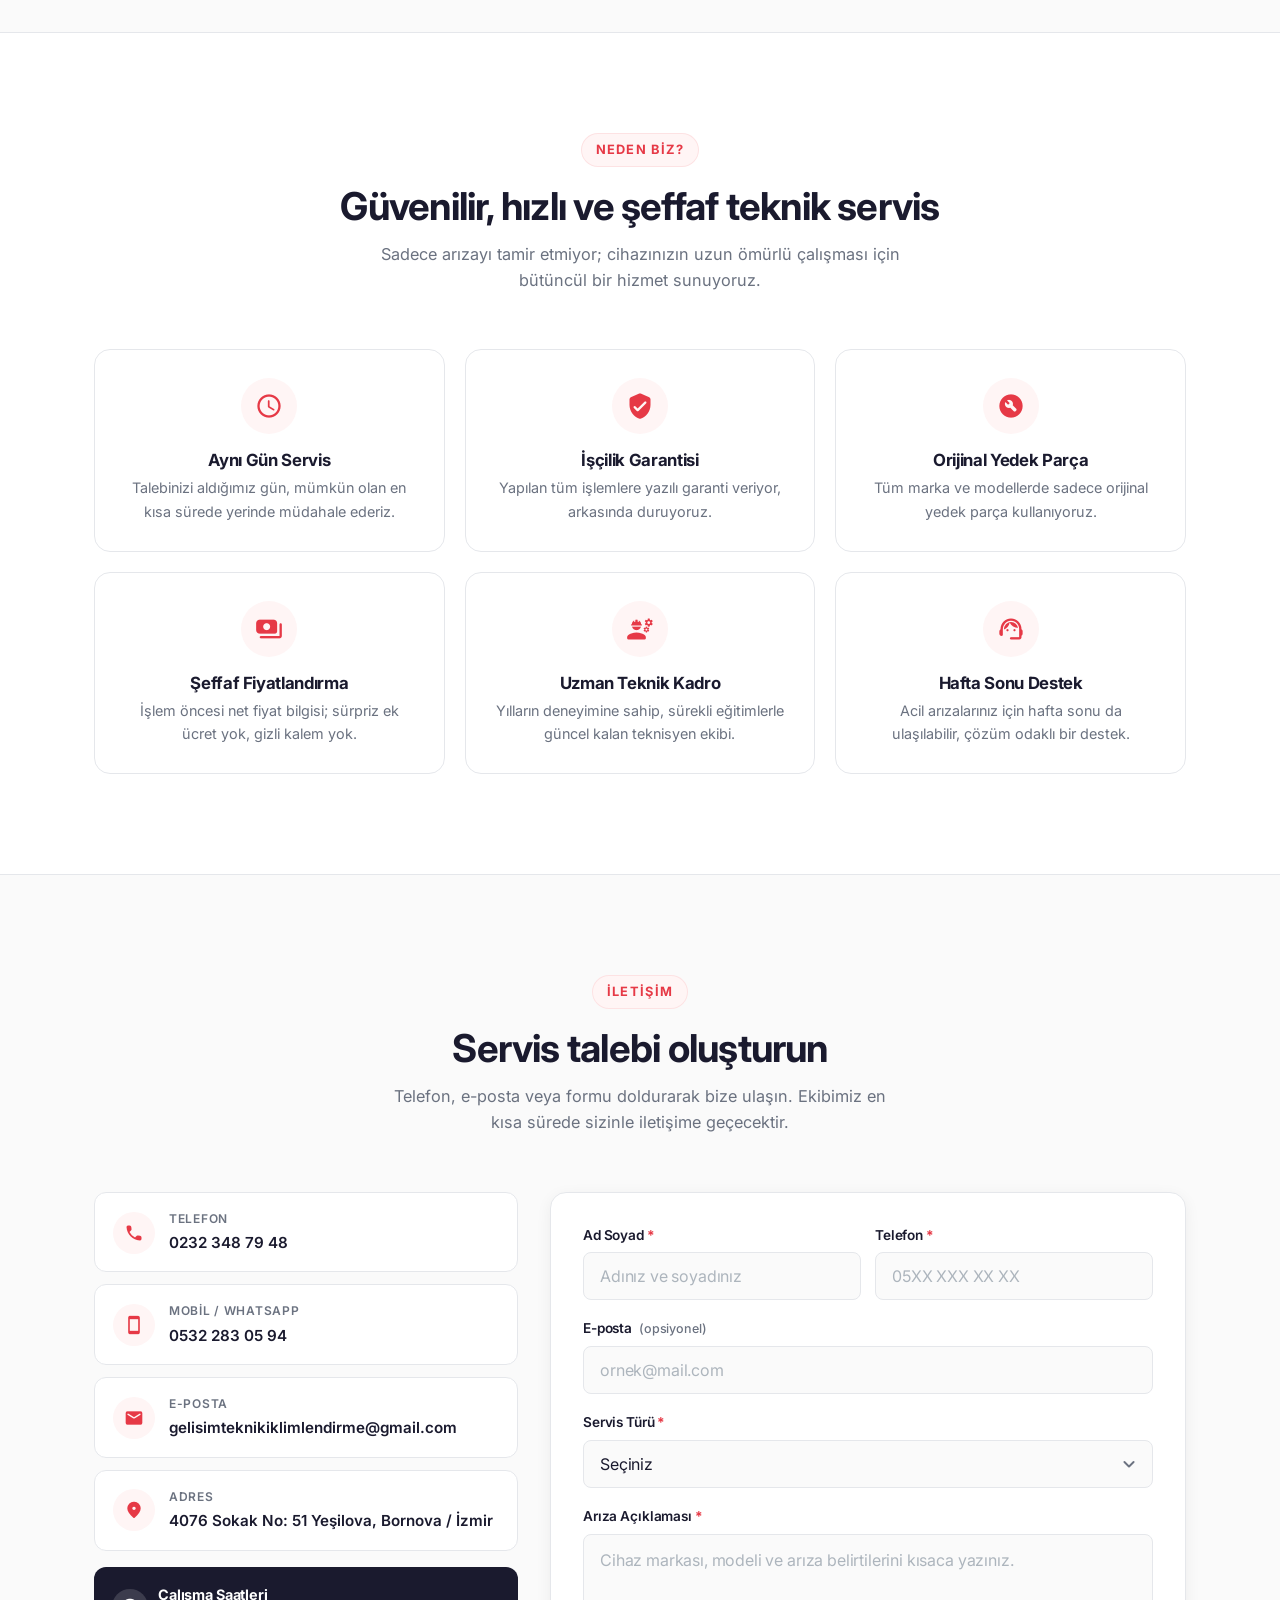
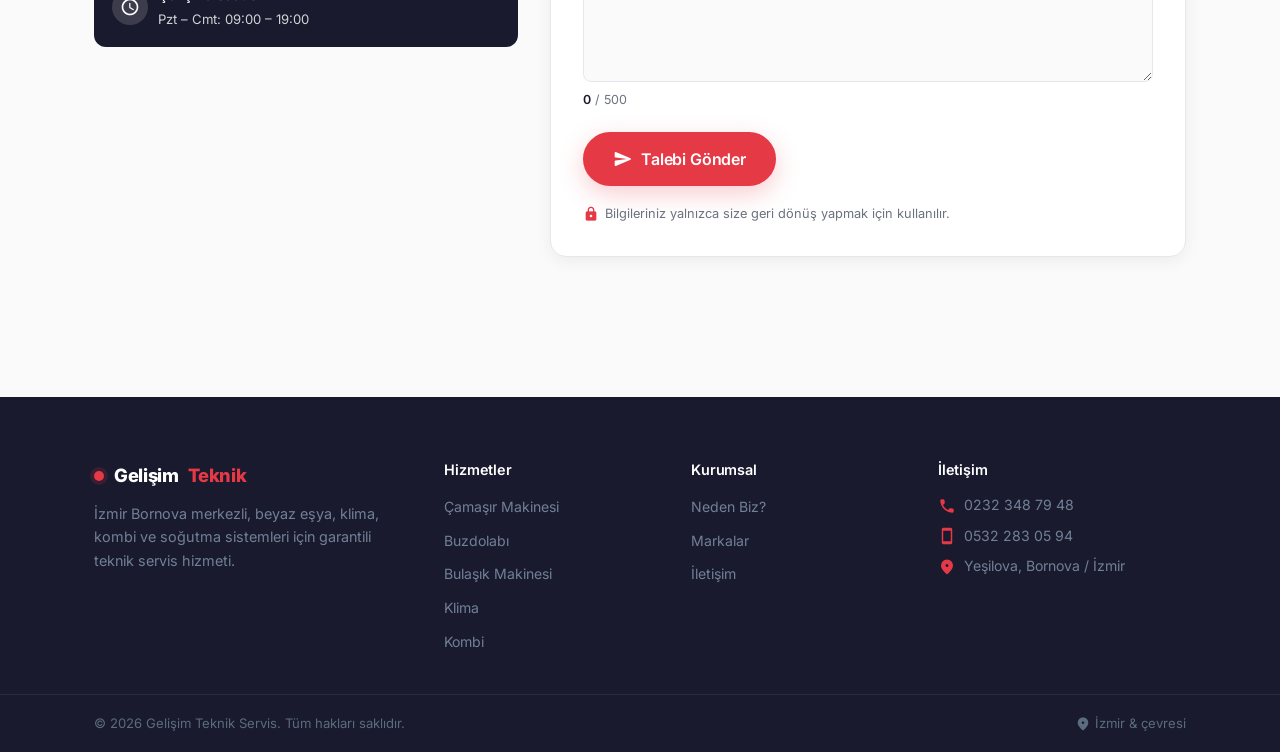
==== commit 0634d514: "whatsapp ikon update" ====
--- a/index-Second.html
+++ b/index-Second.html
@@ -1400,7 +1400,8 @@
         }
         .whatsapp-float svg {
             display: block;
-            transform: translateY(2px);
+            width: 32px;
+            height: 32px;
         }
         .whatsapp-float::before {
             content: "";
@@ -1587,6 +1588,10 @@
                 height: 50px;
                 right: 14px;
                 bottom: 14px;
+            }
+            .whatsapp-float svg {
+                width: 28px;
+                height: 28px;
             }
         }
 
@@ -2137,10 +2142,7 @@
 
     <!-- WhatsApp Float -->
     <a href="https://wa.me/905322830594" target="_blank" rel="noopener" class="whatsapp-float" aria-label="WhatsApp ile iletişime geç">
-        <svg viewBox="0 0 32 32" width="28" height="28" aria-hidden="true">
-            <path fill="currentColor" d="M19.11 17.21c-.3-.15-1.78-.88-2.06-.98-.28-.1-.48-.15-.68.15-.2.3-.78.98-.96 1.18-.18.2-.35.22-.65.07-.3-.15-1.27-.47-2.42-1.5-.9-.8-1.5-1.78-1.67-2.08-.18-.3-.02-.46.13-.61.13-.13.3-.35.45-.52.15-.18.2-.3.3-.5.1-.2.05-.37-.02-.52-.07-.15-.68-1.62-.92-2.22-.24-.6-.5-.5-.68-.5h-.58c-.2 0-.52.07-.8.37-.27.3-1.05 1.02-1.05 2.5 0 1.47 1.07 2.9 1.22 3.1.15.2 2.1 3.2 5.1 4.48.71.3 1.27.49 1.7.62.71.23 1.36.2 1.87.12.57-.08 1.78-.72 2.03-1.42.25-.7.25-1.3.18-1.43-.08-.13-.28-.2-.58-.35z"/>
-            <path fill="currentColor" d="M26.65 5.34A14.86 14.86 0 0 0 16.02.93C7.83.93 1.16 7.6 1.16 15.79c0 2.62.69 5.18 2 7.43L1 31.07l7.99-2.1a14.84 14.84 0 0 0 7.04 1.79h.01c8.19 0 14.86-6.66 14.86-14.86a14.78 14.78 0 0 0-4.25-10.56zM16.04 28.27h-.01c-2.22 0-4.4-.6-6.3-1.72l-.45-.27-4.74 1.24 1.27-4.62-.3-.47a12.32 12.32 0 0 1-1.9-6.64c0-6.81 5.55-12.36 12.37-12.36 3.3 0 6.4 1.29 8.74 3.62a12.27 12.27 0 0 1 3.62 8.75c0 6.81-5.55 12.37-12.3 12.37z"/>
-        </svg>
+     <svg xmlns="http://www.w3.org/2000/svg" viewBox="0 0 24 24" fill="rgba(255,255,255,1)"><path d="M7.25361 18.4944L7.97834 18.917C9.18909 19.623 10.5651 20 12.001 20C16.4193 20 20.001 16.4183 20.001 12C20.001 7.58172 16.4193 4 12.001 4C7.5827 4 4.00098 7.58172 4.00098 12C4.00098 13.4363 4.37821 14.8128 5.08466 16.0238L5.50704 16.7478L4.85355 19.1494L7.25361 18.4944ZM2.00516 22L3.35712 17.0315C2.49494 15.5536 2.00098 13.8345 2.00098 12C2.00098 6.47715 6.47813 2 12.001 2C17.5238 2 22.001 6.47715 22.001 12C22.001 17.5228 17.5238 22 12.001 22C10.1671 22 8.44851 21.5064 6.97086 20.6447L2.00516 22ZM8.39232 7.30833C8.5262 7.29892 8.66053 7.29748 8.79459 7.30402C8.84875 7.30758 8.90265 7.31384 8.95659 7.32007C9.11585 7.33846 9.29098 7.43545 9.34986 7.56894C9.64818 8.24536 9.93764 8.92565 10.2182 9.60963C10.2801 9.76062 10.2428 9.95633 10.125 10.1457C10.0652 10.2428 9.97128 10.379 9.86248 10.5183C9.74939 10.663 9.50599 10.9291 9.50599 10.9291C9.50599 10.9291 9.40738 11.0473 9.44455 11.1944C9.45903 11.25 9.50521 11.331 9.54708 11.3991C9.57027 11.4368 9.5918 11.4705 9.60577 11.4938C9.86169 11.9211 10.2057 12.3543 10.6259 12.7616C10.7463 12.8783 10.8631 12.9974 10.9887 13.108C11.457 13.5209 11.9868 13.8583 12.559 14.1082L12.5641 14.1105C12.6486 14.1469 12.692 14.1668 12.8157 14.2193C12.8781 14.2457 12.9419 14.2685 13.0074 14.2858C13.0311 14.292 13.0554 14.2955 13.0798 14.2972C13.2415 14.3069 13.335 14.2032 13.3749 14.1555C14.0984 13.279 14.1646 13.2218 14.1696 13.2222V13.2238C14.2647 13.1236 14.4142 13.0888 14.5476 13.097C14.6085 13.1007 14.6691 13.1124 14.7245 13.1377C15.2563 13.3803 16.1258 13.7587 16.1258 13.7587L16.7073 14.0201C16.8047 14.0671 16.8936 14.1778 16.8979 14.2854C16.9005 14.3523 16.9077 14.4603 16.8838 14.6579C16.8525 14.9166 16.7738 15.2281 16.6956 15.3913C16.6406 15.5058 16.5694 15.6074 16.4866 15.6934C16.3743 15.81 16.2909 15.8808 16.1559 15.9814C16.0737 16.0426 16.0311 16.0714 16.0311 16.0714C15.8922 16.159 15.8139 16.2028 15.6484 16.2909C15.391 16.428 15.1066 16.5068 14.8153 16.5218C14.6296 16.5313 14.4444 16.5447 14.2589 16.5347C14.2507 16.5342 13.6907 16.4482 13.6907 16.4482C12.2688 16.0742 10.9538 15.3736 9.85034 14.402C9.62473 14.2034 9.4155 13.9885 9.20194 13.7759C8.31288 12.8908 7.63982 11.9364 7.23169 11.0336C7.03043 10.5884 6.90299 10.1116 6.90098 9.62098C6.89729 9.01405 7.09599 8.4232 7.46569 7.94186C7.53857 7.84697 7.60774 7.74855 7.72709 7.63586C7.85348 7.51651 7.93392 7.45244 8.02057 7.40811C8.13607 7.34902 8.26293 7.31742 8.39232 7.30833Z"/></svg>
     </a>
 
     <!-- AOS -->
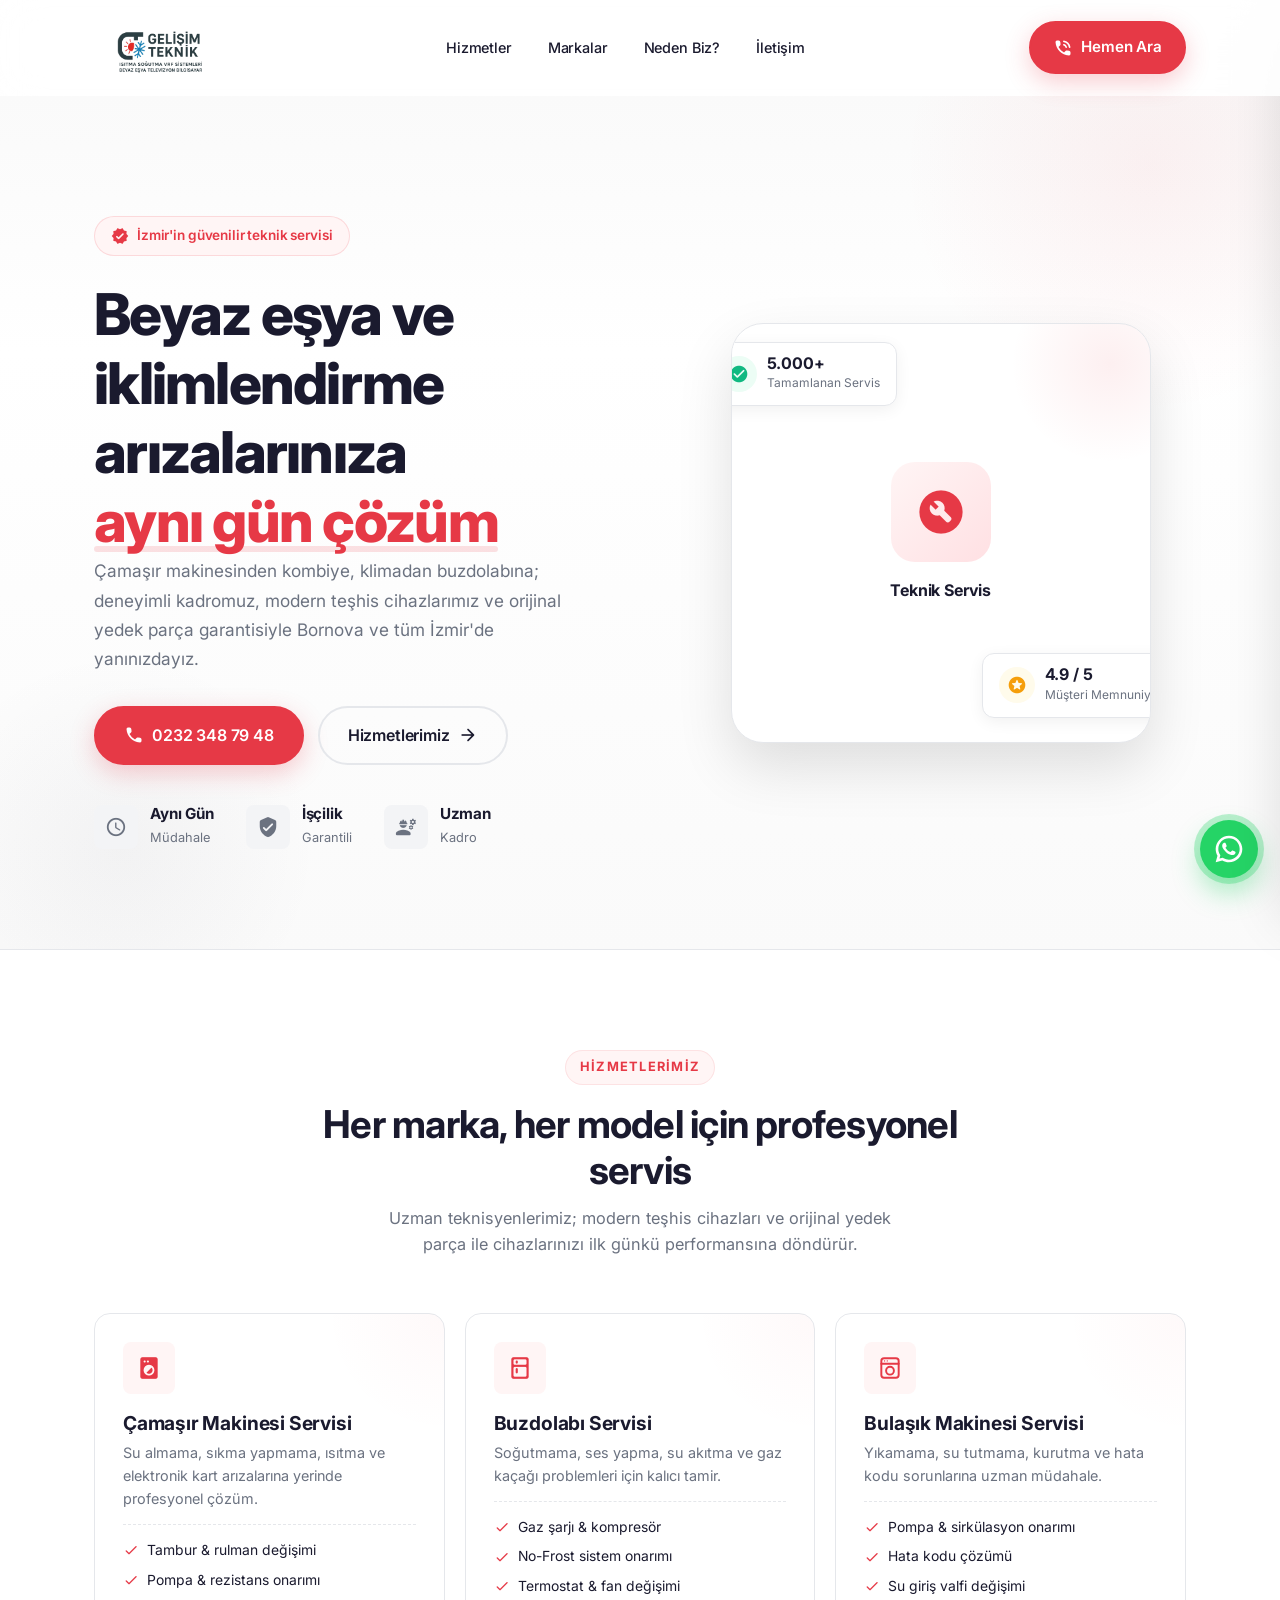
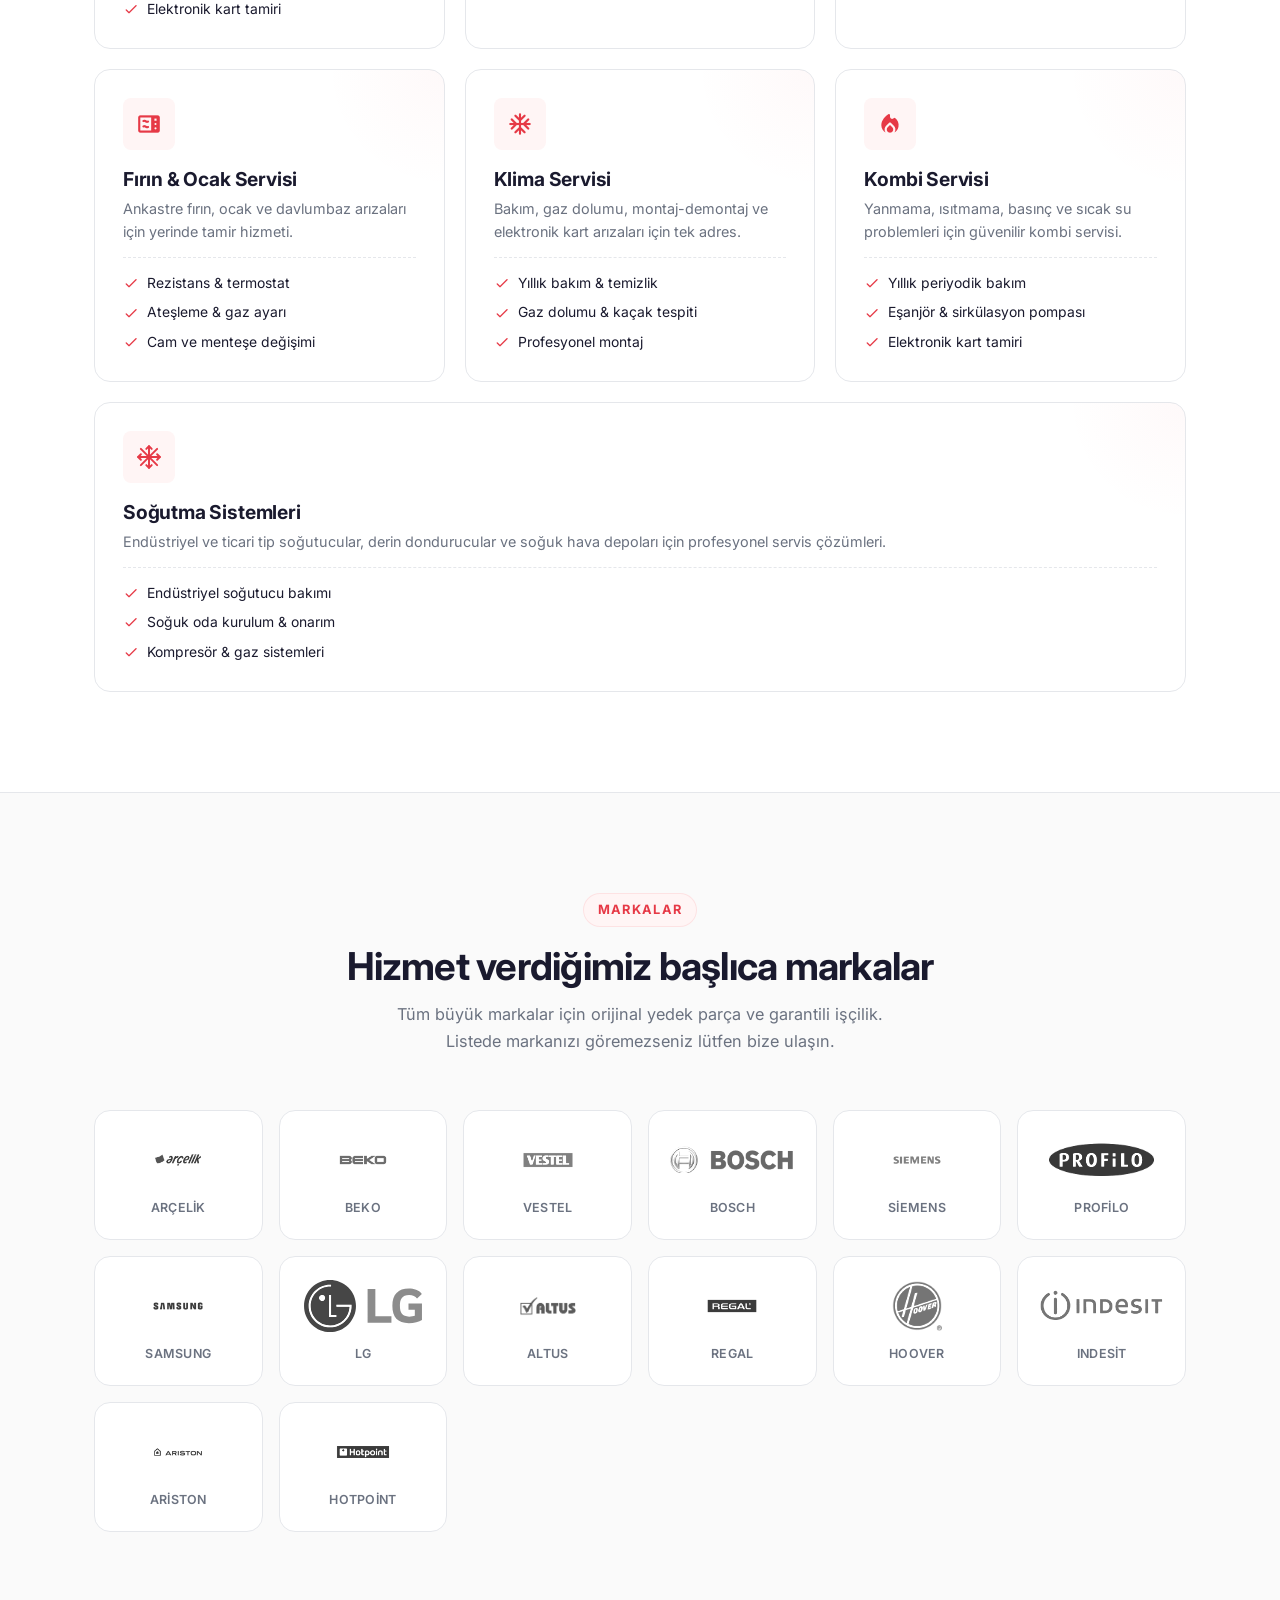
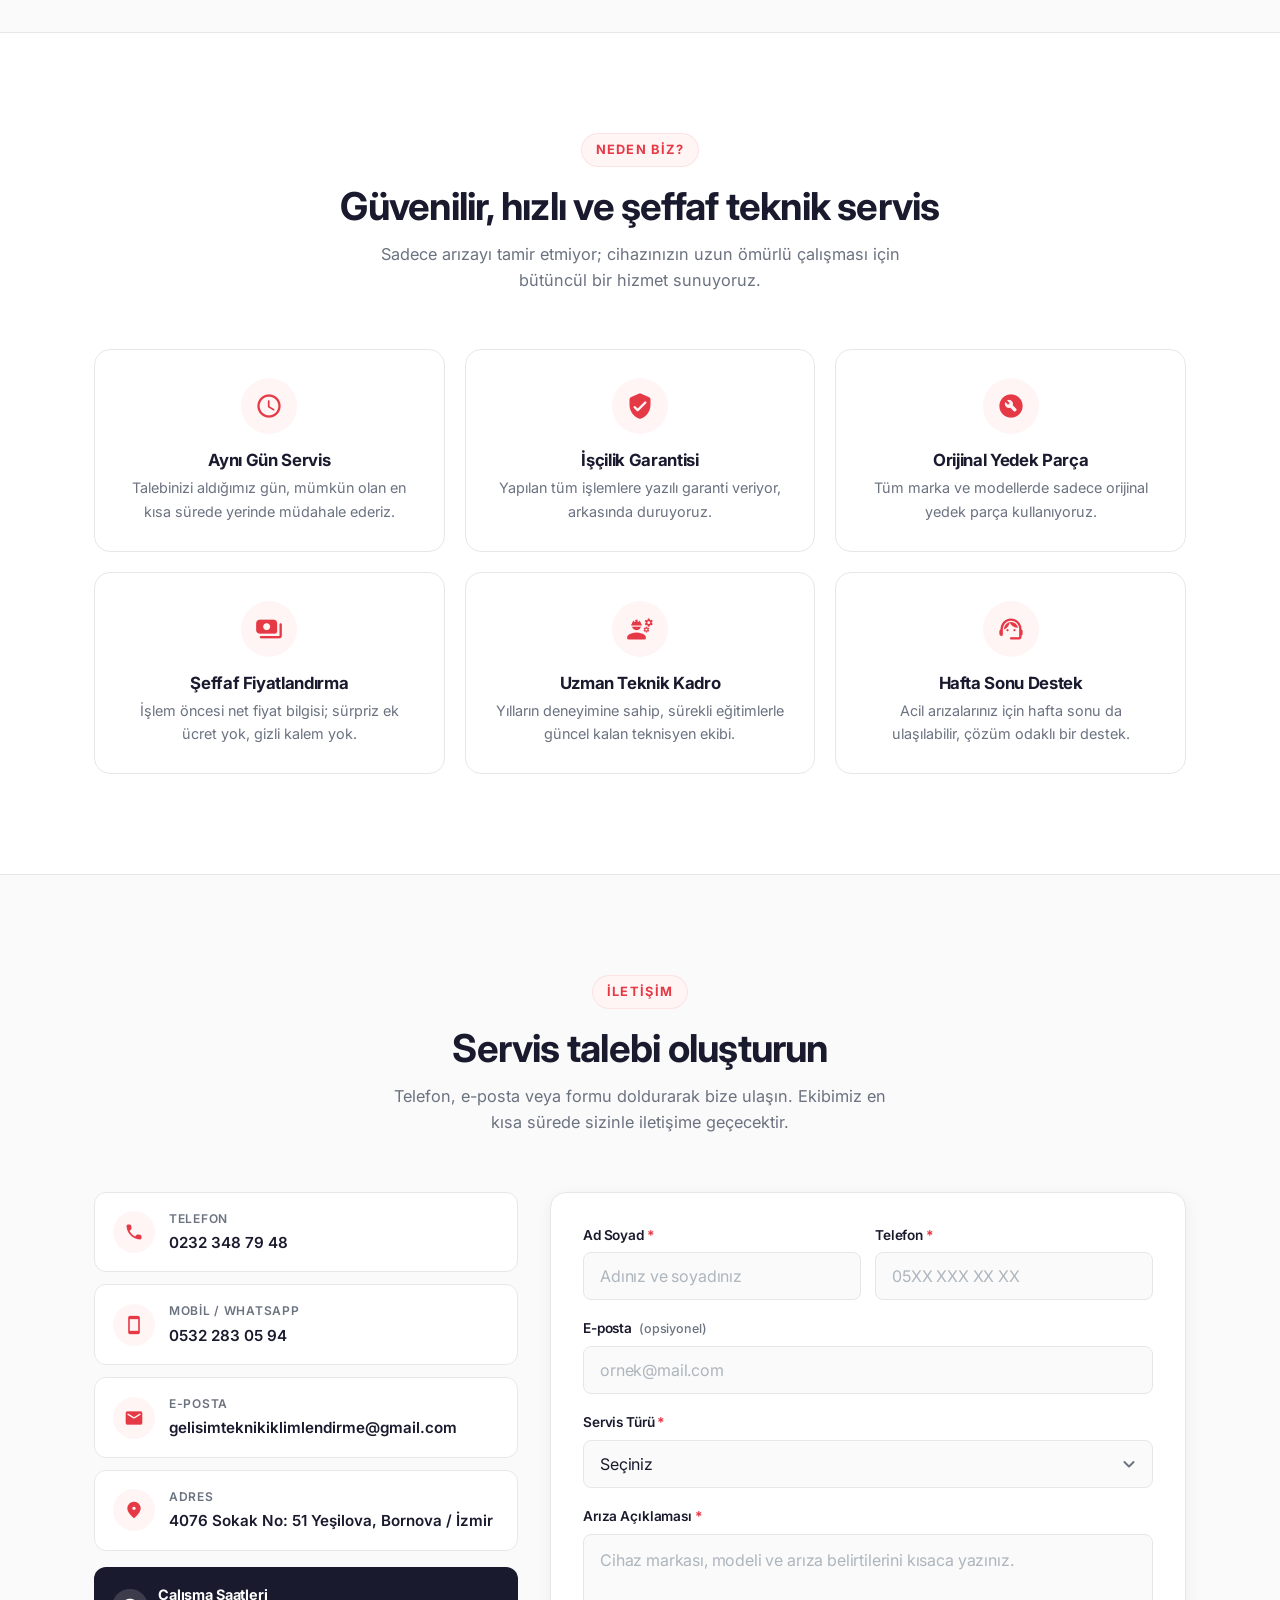
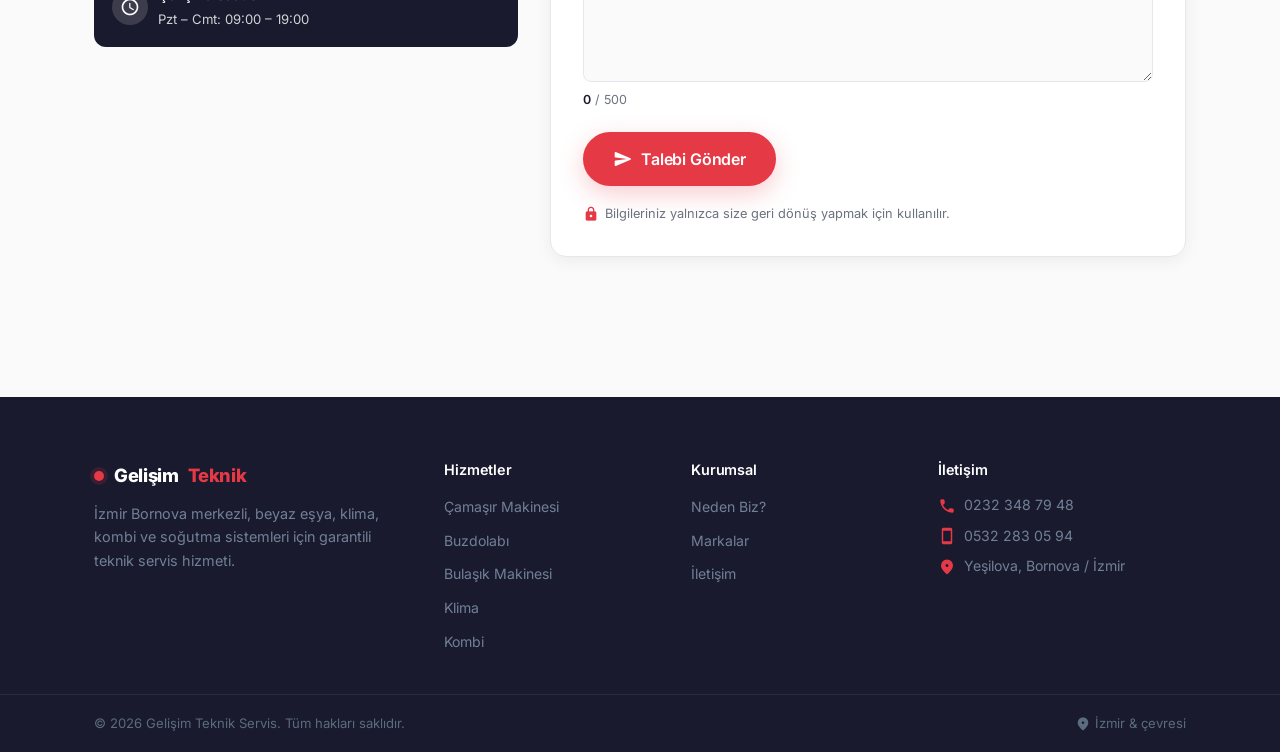
==== commit 4d4c8e6e: "last files" ====
--- a/index-Second.html
+++ b/index-Second.html
@@ -8,6 +8,93 @@
         name="description"
         content="Gelişim Teknik Servis – İzmir Bornova merkezli, beyaz eşya, klima, kombi ve soğutma sistemleri için garantili, hızlı ve uzman teknik servis hizmeti."
     />
+    <meta name="keywords" content="İzmir teknik servis, Bornova beyaz eşya servisi, İzmir klima servisi, İzmir kombi servisi, klima bakım, kombi bakım, soğutma sistemleri, buzdolabı tamiri, çamaşır makinesi tamiri, bulaşık makinesi tamiri, gaz dolumu, klima montaj" />
+    <meta name="author" content="Gelişim Teknik Servis" />
+    <meta name="robots" content="index, follow, max-image-preview:large" />
+    <meta name="googlebot" content="index, follow" />
+    <meta name="language" content="Turkish" />
+    <meta name="revisit-after" content="7 days" />
+
+    <!-- Geo / Local SEO -->
+    <meta name="geo.region" content="TR-35" />
+    <meta name="geo.placename" content="Bornova, İzmir" />
+    <meta name="geo.position" content="38.4622;27.2178" />
+    <meta name="ICBM" content="38.4622, 27.2178" />
+
+    <!-- Canonical -->
+    <link rel="canonical" href="https://www.gelisimteknikservis.com/" />
+
+    <!-- Open Graph / Facebook -->
+    <meta property="og:type" content="website" />
+    <meta property="og:locale" content="tr_TR" />
+    <meta property="og:site_name" content="Gelişim Teknik Servis" />
+    <meta property="og:url" content="https://www.gelisimteknikservis.com/" />
+    <meta property="og:title" content="Gelişim Teknik Servis | İzmir Beyaz Eşya, Klima ve Kombi Servisi" />
+    <meta property="og:description" content="İzmir Bornova merkezli; beyaz eşya, klima, kombi ve soğutma sistemleri için garantili, hızlı ve uzman teknik servis hizmeti." />
+    <meta property="og:image" content="https://www.gelisimteknikservis.com/og-image.jpg" />
+    <meta property="og:image:width" content="1200" />
+    <meta property="og:image:height" content="630" />
+    <meta property="og:image:alt" content="Gelişim Teknik Servis – İzmir" />
+
+    <!-- Twitter Card -->
+    <meta name="twitter:card" content="summary_large_image" />
+    <meta name="twitter:title" content="Gelişim Teknik Servis | İzmir Beyaz Eşya, Klima ve Kombi Servisi" />
+    <meta name="twitter:description" content="İzmir Bornova merkezli; beyaz eşya, klima, kombi ve soğutma sistemleri için garantili, hızlı ve uzman teknik servis hizmeti." />
+    <meta name="twitter:image" content="https://www.gelisimteknikservis.com/og-image.jpg" />
+
+    <!-- Theme color -->
+    <meta name="theme-color" content="#e63946" />
+    <meta name="msapplication-TileColor" content="#e63946" />
+
+    <!-- Structured Data: LocalBusiness -->
+    <script type="application/ld+json">
+    {
+      "@context": "https://schema.org",
+      "@type": "LocalBusiness",
+      "name": "Gelişim Teknik Servis",
+      "image": "https://www.gelisimteknikservis.com/og-image.jpg",
+      "url": "https://www.gelisimteknikservis.com/",
+      "telephone": "+90 532 283 05 94",
+      "email": "gelisimteknikiklimlendirme@gmail.com",
+      "priceRange": "₺₺",
+      "address": {
+        "@type": "PostalAddress",
+        "streetAddress": "4076 Sokak No:51 Yeşilova",
+        "addressLocality": "Bornova",
+        "addressRegion": "İzmir",
+        "postalCode": "35070",
+        "addressCountry": "TR"
+      },
+      "geo": {
+        "@type": "GeoCoordinates",
+        "latitude": 38.4622,
+        "longitude": 27.2178
+      },
+      "openingHoursSpecification": [
+        {
+          "@type": "OpeningHoursSpecification",
+          "dayOfWeek": ["Monday","Tuesday","Wednesday","Thursday","Friday","Saturday"],
+          "opens": "08:30",
+          "closes": "19:00"
+        }
+      ],
+      "areaServed": {
+        "@type": "City",
+        "name": "İzmir"
+      },
+      "serviceType": [
+        "Beyaz Eşya Servisi",
+        "Klima Servisi",
+        "Kombi Servisi",
+        "Soğutma Sistemleri Servisi",
+        "Klima Bakım ve Gaz Dolumu",
+        "Kombi Bakımı"
+      ],
+      "sameAs": [
+        "https://wa.me/905322830594"
+      ]
+    }
+    </script>
 
     <!-- Favicon -->
     <link rel="icon" type="image/svg+xml" href="data:image/svg+xml,%3Csvg xmlns='http://www.w3.org/2000/svg' viewBox='0 0 64 64'%3E%3Crect width='64' height='64' rx='14' fill='%23e63946'/%3E%3Ctext x='50%25' y='50%25' dy='.08em' text-anchor='middle' dominant-baseline='middle' font-family='Inter,Arial,sans-serif' font-size='38' font-weight='800' fill='white' letter-spacing='-1'%3EGT%3C/text%3E%3C/svg%3E" />
